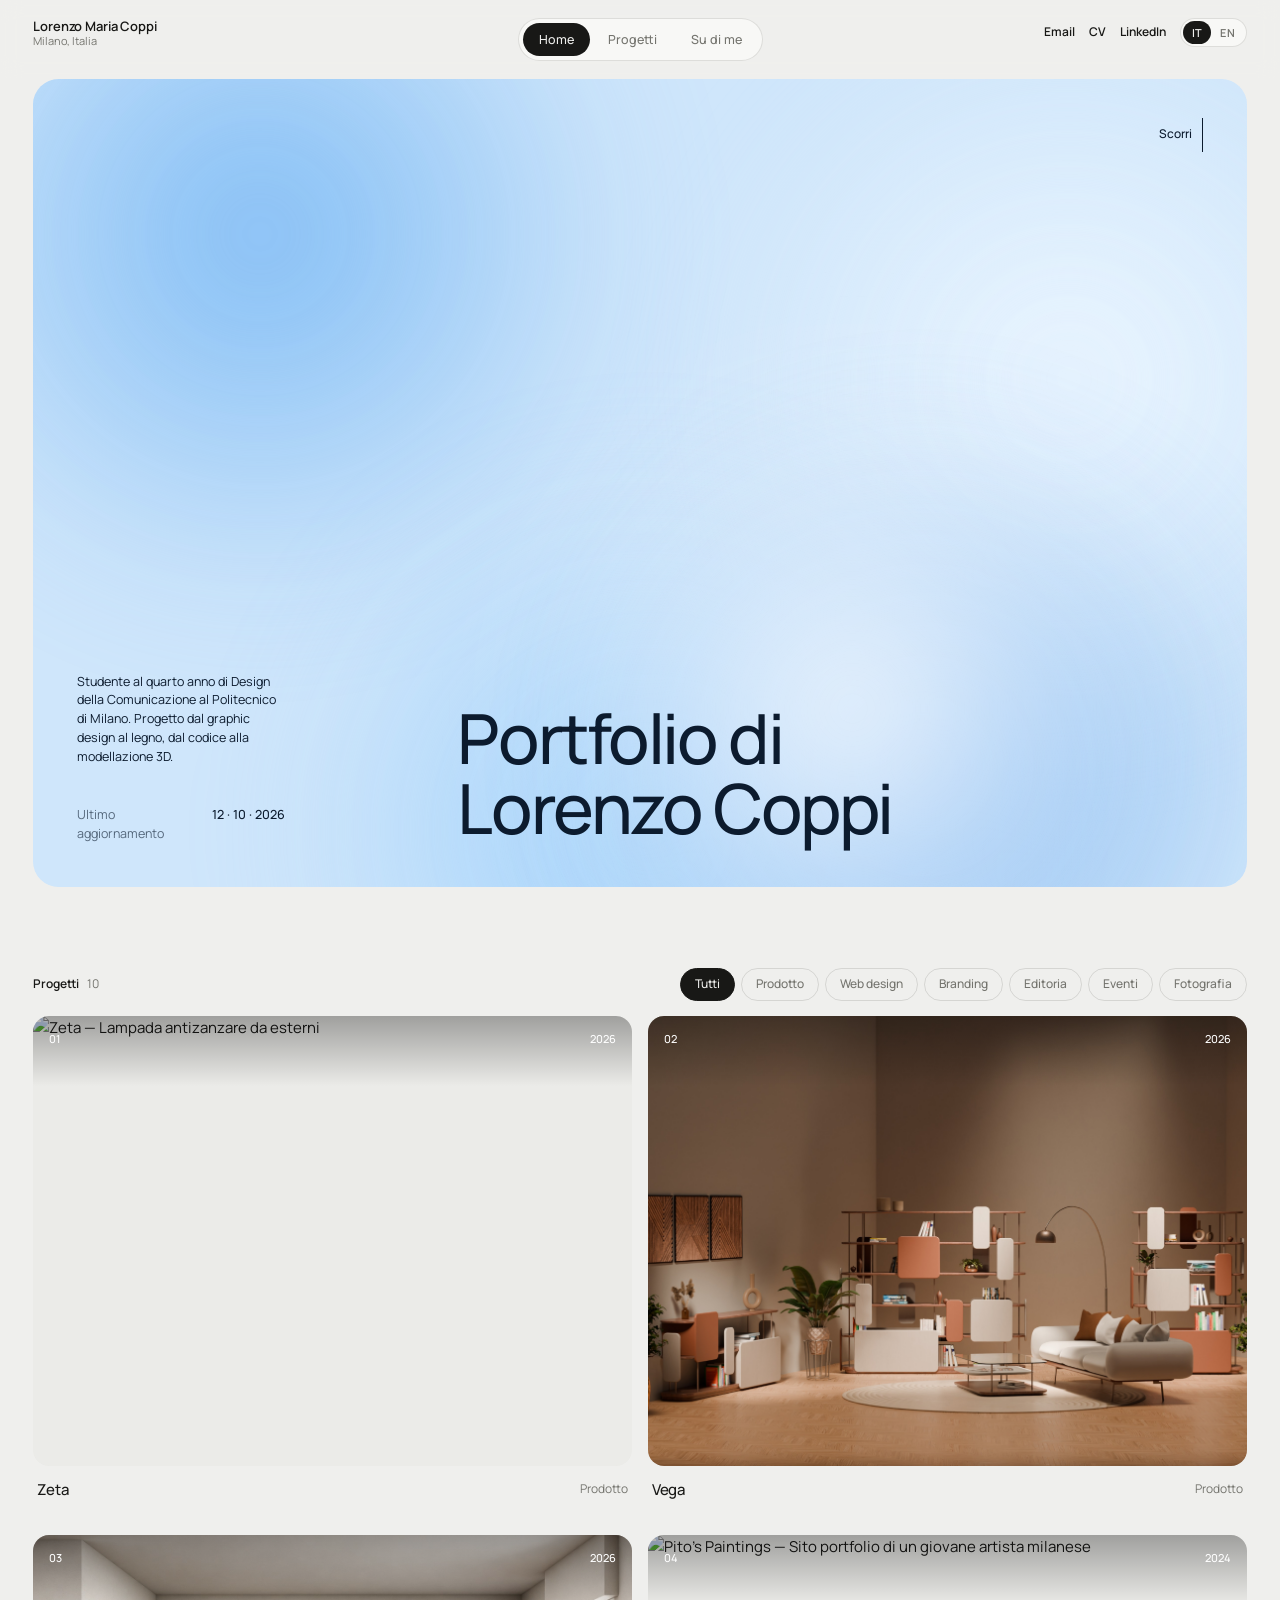
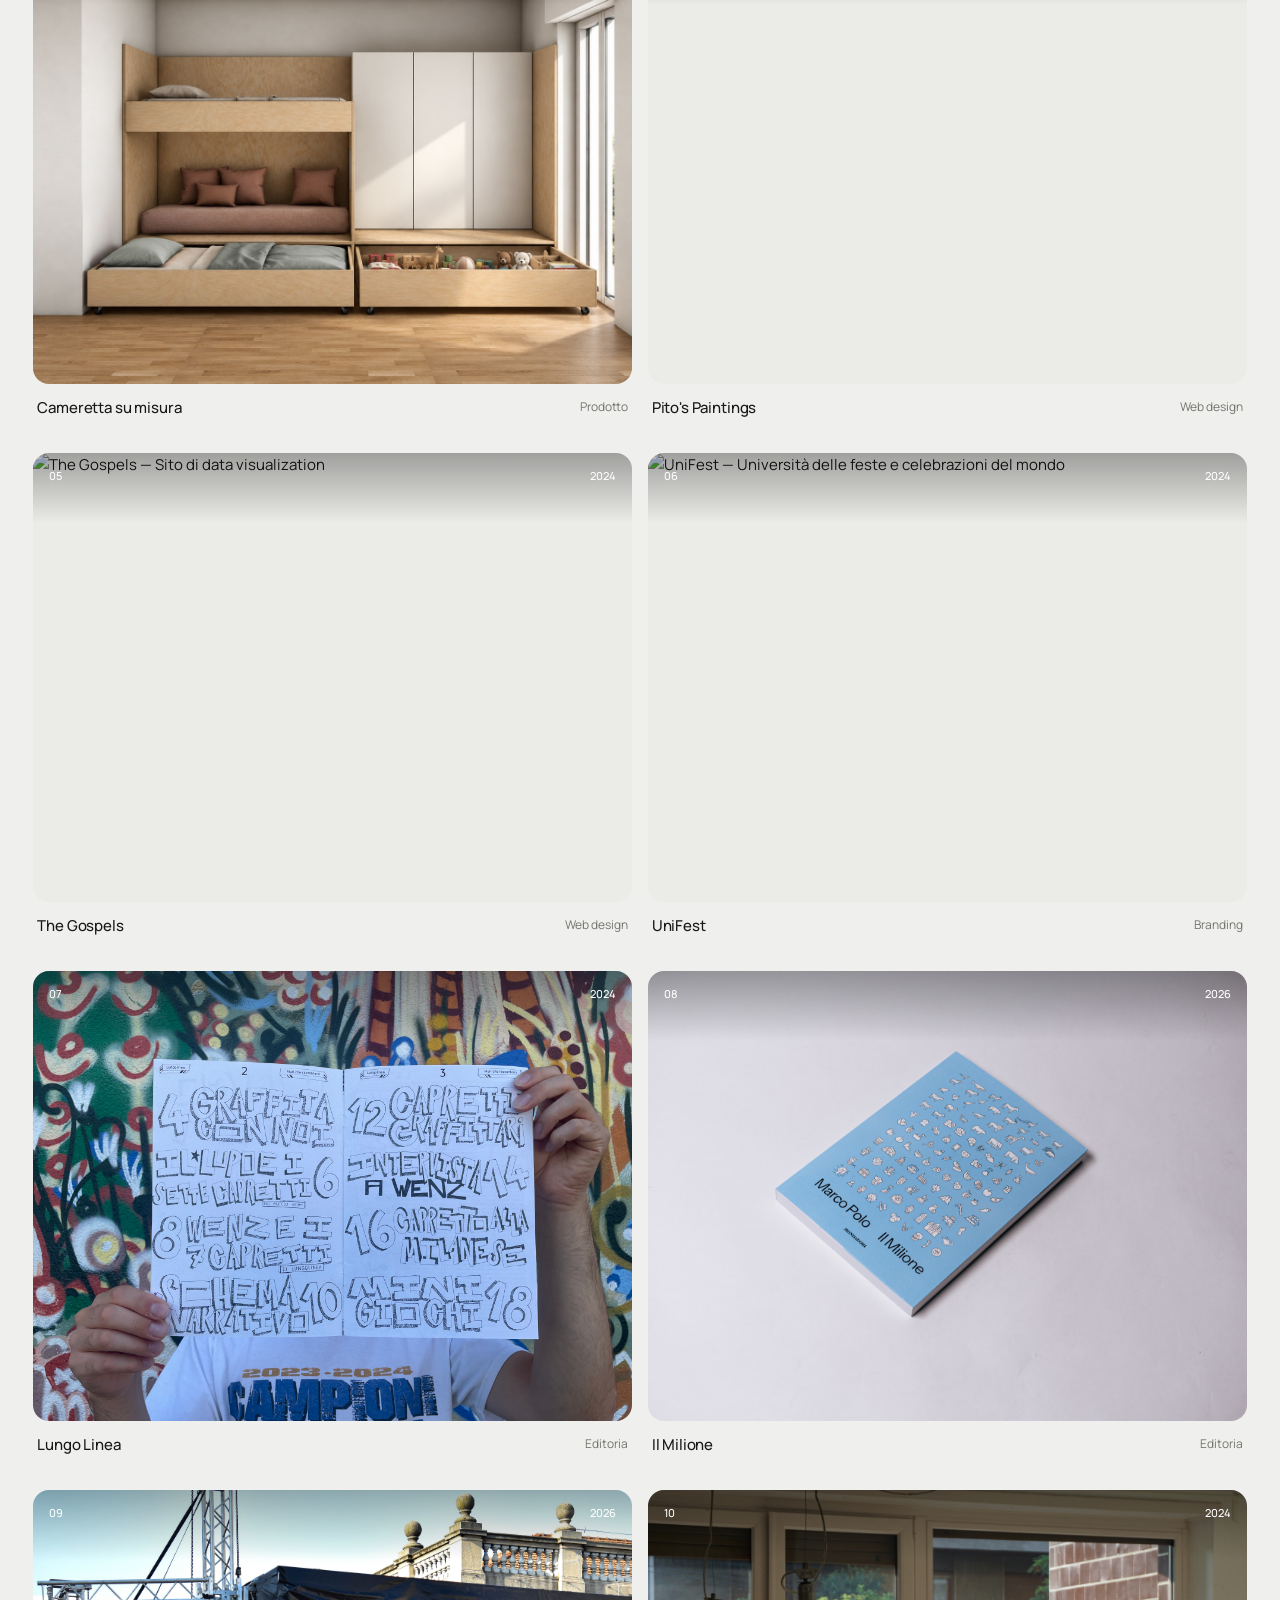
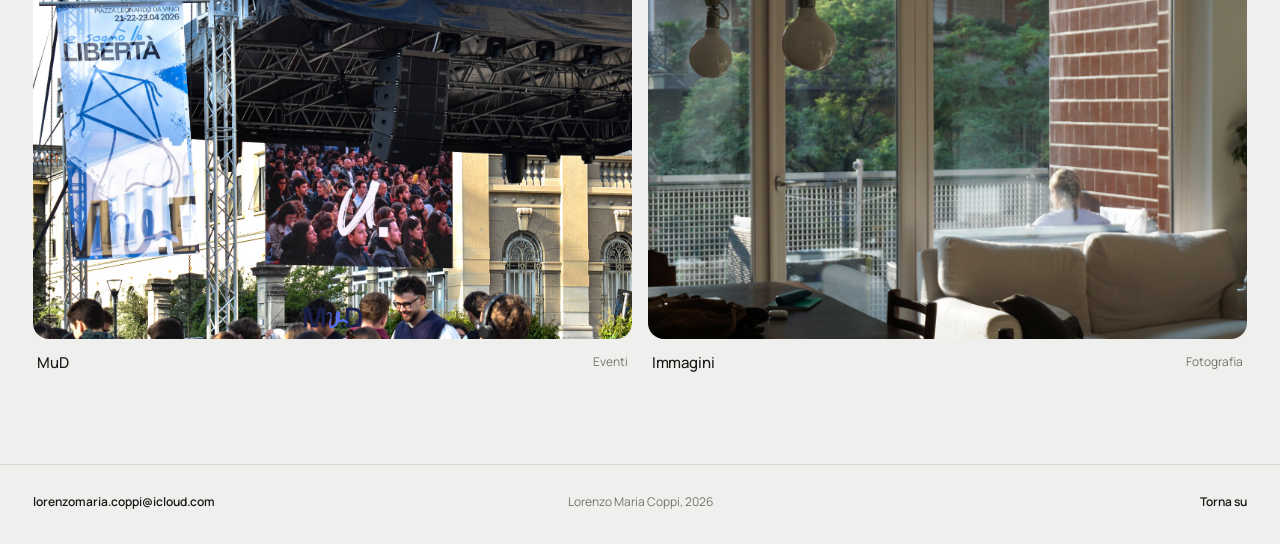
==== index.html @ 6f1d40bd "primocommit" ====
<!DOCTYPE html>
<html lang="it">
<head>
<meta charset="utf-8">
<meta name="viewport" content="width=device-width, initial-scale=1, viewport-fit=cover">
<title>Portfolio di Lorenzo Coppi</title>
<meta name="description" content="Portfolio di Lorenzo Maria Coppi, studente di Design della Comunicazione al Politecnico di Milano: prodotto, web design, branding, editoria.">
<link rel="icon" href="data:image/svg+xml,%3Csvg xmlns=%27http://www.w3.org/2000/svg%27 viewBox=%270 0 64 64%27%3E%3Crect width=%2764%27 height=%2764%27 rx=%2716%27 fill=%27%23181816%27/%3E%3Ctext x=%2732%27 y=%2742%27 font-family=%27Helvetica,Arial,sans-serif%27 font-size=%2728%27 font-weight=%27600%27 fill=%27%23efefed%27 text-anchor=%27middle%27%3ELC%3C/text%3E%3C/svg%3E">
<link rel="preconnect" href="https://fonts.googleapis.com">
<link rel="preconnect" href="https://fonts.gstatic.com" crossorigin>
<link href="https://fonts.googleapis.com/css2?family=Manrope:wght@400;500;600&display=swap" rel="stylesheet">
<link rel="stylesheet" href="css/style.css">
</head>
<body id="top" data-page="home">
<a class="skip" href="#main" data-i18n="skip">Vai al contenuto</a>
<header class="site-header">
  <a class="brand" href="index.html">Lorenzo Maria Coppi<span data-i18n="city">Milano, Italia</span></a>
  <nav class="nav" aria-label="Principale">
    <a href="index.html" aria-current="page" data-i18n="navHome">Home</a>
    <a href="index.html#progetti" data-i18n="navWorks">Progetti</a>
    <a href="about.html" data-i18n="navAbout">Su di me</a>
  </nav>
  <div class="contacts">
    <a href="mailto:lorenzomaria.coppi@icloud.com">Email</a>
    <a href="assets/about/CV_Lorenzo_Maria_Coppi.pdf" target="_blank" rel="noopener">CV</a>
    <a href="https://www.linkedin.com/in/lorenzo-coppi/" target="_blank" rel="noopener">LinkedIn</a>
    <div class="lang" role="group" aria-label="Lingua / Language">
      <button type="button" data-lang="it" aria-pressed="true">IT</button>
      <button type="button" data-lang="en" aria-pressed="false">EN</button>
    </div>
  </div>
</header>
<main id="main">
  <section class="hero" aria-label="Introduzione">
    <div class="hero-bg" aria-hidden="true"><i class="b b1"></i><i class="b b2"></i><i class="b b3"></i><i class="b b4"></i><i class="b b5"></i></div>
    <div class="hero-in">
      <div class="side">
        <p data-i18n="heroSide">Studente al quarto anno di Design della Comunicazione al Politecnico di Milano. Progetto dal graphic design al legno, dal codice alla modellazione 3D.</p>
        <p class="updated small"><span data-i18n="updated">Ultimo aggiornamento</span><b>12 · 10 · 2026</b></p>
      </div>
      <h1 data-i18n="heroTitle">Portfolio di Lorenzo Coppi</h1>
    </div>
    <a class="scroll" href="#progetti"><span data-i18n="scroll">Scorri</span><i aria-hidden="true"></i></a>
  </section>

  <section id="progetti" aria-labelledby="works-title">
    <div class="works-head">
      <h2 id="works-title"><span data-i18n="works">Progetti</span> <span id="works-count"></span></h2>
      <div class="filters" id="filters" role="group" aria-label="Filtra per categoria"></div>
    </div>
    <div class="works" id="works"></div>
  </section>
</main>
<footer class="site-footer">
  <div><a href="mailto:lorenzomaria.coppi@icloud.com">lorenzomaria.coppi@icloud.com</a></div>
  <div class="c">Lorenzo Maria Coppi, 2026</div>
  <div class="r"><a href="#top" data-i18n="top">Torna su</a></div>
</footer>
<script src="js/data.js"></script>
<script src="js/main.js"></script>
</body>
</html>
---- css/style.css ----
/* ==========================================================
   Lorenzo Maria Coppi — portfolio
   Font: Manrope (Google Fonts). Palette neutra, nessun accento.
   ========================================================== */

:root {
  --bg: #efefed;
  --surface: #f8f8f6;
  --card: #ebebe8;
  --ink: #181816;
  --muted: #74746e;
  --line: rgba(24, 24, 22, 0.12);

  --pad: clamp(16px, 2.6vw, 40px);
  --gap: clamp(10px, 1.2vw, 18px);
  --radius: 16px;
  --radius-sm: 10px;

  --font: "Manrope", "Helvetica Neue", Helvetica, Arial, sans-serif;
}

@media (prefers-color-scheme: dark) {
  :root:not([data-theme="light"]) {
    --bg: #131312;
    --surface: #1d1d1b;
    --card: #232321;
    --ink: #ecece8;
    --muted: #8d8d86;
    --line: rgba(236, 236, 232, 0.14);
  }
}

*,
*::before,
*::after { box-sizing: border-box; }

html { scroll-behavior: smooth; -webkit-text-size-adjust: 100%; }

body {
  margin: 0;
  background: var(--bg);
  color: var(--ink);
  font-family: var(--font);
  font-size: 15px;
  line-height: 1.55;
  font-weight: 400;
  -webkit-font-smoothing: antialiased;
  text-rendering: optimizeLegibility;
}

img { display: block; max-width: 100%; height: auto; }
a { color: inherit; text-decoration: none; }
p { margin: 0; }
h1, h2, h3 { margin: 0; font-weight: 500; }
ul, dl, dd { margin: 0; padding: 0; list-style: none; }

:focus-visible {
  outline: 2px solid var(--ink);
  outline-offset: 3px;
  border-radius: 6px;
}

.small { font-size: 12px; line-height: 1.45; }
.muted { color: var(--muted); }

.skip {
  position: absolute; left: -999px; top: 8px;
  background: var(--ink); color: var(--bg);
  padding: 8px 14px; border-radius: 999px; z-index: 100;
}
.skip:focus { left: 8px; }

/* ---------- Header ---------- */
.site-header {
  position: sticky; top: 0; z-index: 50;
  display: grid;
  grid-template-columns: 1fr auto 1fr;
  align-items: start;
  gap: 16px;
  padding: 18px var(--pad);
  background: color-mix(in srgb, var(--bg) 88%, transparent);
  -webkit-backdrop-filter: blur(10px);
  backdrop-filter: blur(10px);
}

.brand { display: block; font-size: 13px; font-weight: 600; line-height: 1.25; letter-spacing: -0.01em; }
.brand span { display: block; font-weight: 400; color: var(--muted); font-size: 11px; }

.nav {
  display: flex; gap: 2px; padding: 4px;
  background: var(--surface);
  border-radius: 999px;
  border: 1px solid var(--line);
}
.nav a {
  padding: 7px 16px; border-radius: 999px;
  font-size: 12.5px; font-weight: 500; color: var(--muted);
  transition: color 0.2s, background 0.2s;
}
.nav a:hover { color: var(--ink); }
.nav a[aria-current="page"] { background: var(--ink); color: var(--bg); }

.contacts { justify-self: end; display: flex; align-items: center; gap: 14px; font-size: 12px; }
.contacts > a { font-weight: 600; font-size: 12px; }
.contacts > a:hover { text-decoration: underline; text-underline-offset: 3px; }
.lang { display: inline-flex; padding: 2px; border-radius: 999px; border: 1px solid var(--line); background: var(--surface); }
.lang button {
  font: inherit; font-size: 11px; font-weight: 600; letter-spacing: 0.02em;
  padding: 3px 9px; border: 0; border-radius: 999px; cursor: pointer;
  background: transparent; color: var(--muted);
}
.lang button:hover { color: var(--ink); }
.lang button[aria-pressed="true"] { background: var(--ink); color: var(--bg); }

/* ---------- Layout comune ---------- */
main { padding: 0 var(--pad); }
.grid { display: grid; grid-template-columns: repeat(12, 1fr); column-gap: var(--gap); }

/* ---------- Home: hero (blu chiaro, gradiente dinamico) ---------- */
.hero {
  --mx: 0.5; --my: 0.5;
  position: relative; overflow: hidden; isolation: isolate;
  margin: 0 0 clamp(56px, 9vh, 96px);
  height: calc(100vh - 92px); height: calc(100svh - 92px); min-height: 520px; max-height: 980px;
  border-radius: calc(var(--radius) * 1.6);
  background: #cfe6fb; color: #0c1b2e;
  display: flex; flex-direction: column; justify-content: flex-end;
  padding: clamp(24px, 3.4vw, 56px);
}
.hero-bg { position: absolute; inset: 0; z-index: -1; overflow: hidden; }
.hero-bg .b {
  position: absolute; border-radius: 50%; filter: blur(70px); will-change: transform;
  width: 62vmax; height: 62vmax; opacity: 0.95;
}
.b1 { background: radial-gradient(circle at 50% 50%, #7ab9f4 0%, rgba(122,185,244,0) 68%); left: -14%; top: -30%; animation: drift1 19s ease-in-out infinite alternate; }
.b2 { background: radial-gradient(circle at 50% 50%, #eef7ff 0%, rgba(238,247,255,0) 66%); right: -18%; top: -12%; animation: drift2 23s ease-in-out infinite alternate; }
.b3 { background: radial-gradient(circle at 50% 50%, #9dd0fb 0%, rgba(157,208,251,0) 66%); left: 18%; bottom: -42%; animation: drift3 27s ease-in-out infinite alternate; }
.b4 { background: radial-gradient(circle at 50% 50%, #5fa3ec 0%, rgba(95,163,236,0) 62%); right: -6%; bottom: -34%; width: 48vmax; height: 48vmax; animation: drift4 21s ease-in-out infinite alternate; }
.b5 { /* segue il puntatore */
  background: radial-gradient(circle at 50% 50%, #ffffff 0%, rgba(255,255,255,0) 62%);
  width: 34vmax; height: 34vmax; opacity: 0.75; left: 0; top: 0;
  transform: translate(calc(var(--mx) * 100vw - 17vmax), calc(var(--my) * 100vh - 17vmax));
}
@keyframes drift1 { to { transform: translate(18vw, 14vh) scale(1.15); } }
@keyframes drift2 { to { transform: translate(-16vw, 20vh) scale(0.9); } }
@keyframes drift3 { to { transform: translate(14vw, -16vh) scale(1.2); } }
@keyframes drift4 { to { transform: translate(-20vw, -10vh) scale(1.1); } }

.hero-in { display: grid; grid-template-columns: repeat(12, 1fr); column-gap: var(--gap); align-items: end; }
.hero .side { grid-column: 1 / span 3; display: flex; flex-direction: column; gap: 40px; }
.hero .side p { max-width: 26ch; font-size: 12.5px; line-height: 1.5; }
.hero .side .updated { display: flex; gap: 18px; color: rgba(12, 27, 46, 0.62); }
.hero .side .updated b { color: #0c1b2e; font-weight: 500; white-space: nowrap; }
.hero h1 {
  grid-column: 5 / span 8;
  font-size: clamp(2.3rem, 5.4vw, 5.4rem);
  line-height: 1.02; letter-spacing: -0.035em; font-weight: 500; text-wrap: balance;
}
.hero .scroll {
  position: absolute; top: clamp(20px, 3vw, 40px); right: clamp(20px, 3.4vw, 56px);
  display: flex; align-items: center; gap: 10px; font-size: 12px; font-weight: 500;
}
.hero .scroll i { width: 1px; height: 34px; background: currentColor; transform-origin: top; animation: cue 2.2s ease-in-out infinite; }
@keyframes cue { 0% { transform: scaleY(0); } 50% { transform: scaleY(1); } 100% { transform: scaleY(1); opacity: 0; } }

/* ---------- Home: progetti ---------- */
.works-head {
  display: flex; justify-content: space-between; align-items: center;
  gap: 16px; flex-wrap: wrap; margin-bottom: var(--gap);
}
.works-head h2 { font-size: 12px; font-weight: 600; }
.works-head h2 #works-count { color: var(--muted); font-weight: 400; margin-left: 6px; }

.filters { display: flex; flex-wrap: wrap; gap: 6px; }
.filters button {
  font: inherit; font-size: 12px; font-weight: 500;
  padding: 6px 14px; border-radius: 999px; cursor: pointer;
  border: 1px solid var(--line); background: transparent; color: var(--muted);
  transition: color 0.2s, background 0.2s, border-color 0.2s;
}
.filters button:hover { color: var(--ink); border-color: var(--ink); }
.filters button[aria-pressed="true"] { background: var(--ink); color: var(--bg); border-color: var(--ink); }

.works { display: grid; grid-template-columns: repeat(2, 1fr); gap: calc(var(--gap) * 2.2) var(--gap); padding-bottom: clamp(60px, 10vh, 120px); }

.card { display: block; }
.card[hidden] { display: none; }
.card .thumb {
  position: relative; overflow: hidden; border-radius: var(--radius);
  background: var(--card); aspect-ratio: 4 / 3;
}
.card .thumb img {
  width: 100%; height: 100%; object-fit: cover;
  transition: transform 0.9s cubic-bezier(0.2, 0.7, 0.2, 1);
}
.card:hover .thumb img { transform: scale(1.035); }
.card .thumb::after {
  content: ""; position: absolute; inset: 0 0 auto 0; height: 70px;
  background: linear-gradient(rgba(0, 0, 0, 0.32), transparent);
  pointer-events: none;
}
.card .tags {
  position: absolute; inset: 14px 16px auto 16px; z-index: 1;
  display: flex; justify-content: space-between;
  color: #fff; font-size: 11px; font-weight: 500;
}
.card .info { display: flex; justify-content: space-between; gap: 12px; padding: 12px 4px 0; }
.card .info h3 { font-size: 15px; letter-spacing: -0.01em; }
.card .info span { color: var(--muted); font-size: 12px; padding-top: 2px; text-align: right; }

/* ---------- Pagina progetto ---------- */
.p-nav { display: flex; justify-content: space-between; gap: 16px; padding: 10px 0 22px; font-size: 12px; color: var(--muted); }
.p-nav a { display: inline-flex; align-items: center; gap: 8px; transition: color 0.2s; }
.p-nav a:hover { color: var(--ink); }
.p-nav .arr { font-size: 14px; line-height: 1; }

.p-open { display: grid; grid-template-columns: repeat(12, 1fr); column-gap: var(--gap); margin-bottom: clamp(28px, 4vw, 56px); }
.p-open-l { grid-column: 1 / span 5; display: flex; flex-direction: column; justify-content: space-between; gap: 40px; padding-right: clamp(0px, 2vw, 32px); min-height: min(78vh, 760px); }
.p-open-r { grid-column: 6 / span 7; }
.p-open-r button { display: block; width: 100%; padding: 0; border: 0; background: var(--card); border-radius: var(--radius); overflow: hidden; }
.p-open-r img { width: 100%; height: min(78vh, 760px); object-fit: cover; }
.kicker { display: flex; flex-direction: column; font-size: 12px; line-height: 1.5; }
.titles h1 { font-size: clamp(2.3rem, 4.6vw, 4.6rem); line-height: 1.02; letter-spacing: -0.035em; text-wrap: balance; }
.titles .sub { margin-top: 16px; font-size: clamp(1rem, 1.5vw, 1.3rem); color: var(--muted); letter-spacing: -0.01em; }
.meta { display: grid; gap: 8px; font-size: 12.5px; line-height: 1.4; }
.meta > div { display: grid; grid-template-columns: 92px 1fr; gap: 12px; }
.meta dt { color: var(--muted); }
.meta dd { font-weight: 500; }

.p-video { margin-bottom: clamp(36px, 6vw, 88px); border-radius: var(--radius); overflow: hidden; background: #000; }
.p-video video { display: block; width: 100%; height: auto; aspect-ratio: 16 / 9; }

/* sezioni: testo e immagini affiancati, alternati (come gli spread del PDF) */
.sec { display: grid; grid-template-columns: repeat(12, 1fr); column-gap: var(--gap); align-items: start; padding: clamp(28px, 5vw, 72px) 0; }
.sec-text { grid-row: 1; }
.sec-l .sec-text { grid-column: 1 / span 4; }
.sec-l .sec-imgs { grid-column: 6 / span 7; grid-row: 1; }
.sec-r .sec-imgs { grid-column: 1 / span 7; grid-row: 1; }
.sec-r .sec-text { grid-column: 9 / span 4; }
.sec-full .sec-imgs { grid-column: 1 / -1; }
.sec-text { position: sticky; top: 96px; }
.sec-text p { font-size: 13.5px; line-height: 1.6; max-width: 52ch; letter-spacing: -0.003em; }
.sec-text p + p { margin-top: 1em; }
.sec-text p.lead { font-size: clamp(1.1rem, 1.55vw, 1.45rem); line-height: 1.4; letter-spacing: -0.015em; font-weight: 500; }
.sec-text p.lead + p { margin-top: 1.4em; }

.sec-imgs { display: grid; grid-template-columns: repeat(2, 1fr); grid-auto-flow: dense; gap: calc(var(--gap) * 1.2) var(--gap); }
.sec-imgs figure { margin: 0; min-width: 0; }
.sec-imgs figure.big, .sec-imgs figure.wide { grid-column: 1 / -1; }
.sec-imgs figure button { display: block; width: 100%; padding: 0; border: 0; background: var(--card); border-radius: var(--radius-sm); overflow: hidden; aspect-ratio: 1 / 1; }
.sec-imgs figure.big button, .sec-imgs figure.wide button { aspect-ratio: 16 / 9; }
.sec-imgs figure img { width: 100%; height: 100%; object-fit: cover; transition: transform 0.7s cubic-bezier(0.2, 0.7, 0.2, 1); }
.sec-imgs figure button.fit-contain img { object-fit: contain; }
.sec-imgs figure button:hover img { transform: scale(1.03); }
.sec-imgs figure button.fit-contain:hover img { transform: none; opacity: 0.92; }
.sec-imgs figcaption { font-size: 11.5px; color: var(--muted); padding: 8px 2px 0; line-height: 1.4; }
.sec-full .sec-imgs { grid-template-columns: repeat(2, 1fr); }

.next {
  display: block; padding: clamp(40px, 8vh, 90px) 0 clamp(60px, 10vh, 110px);
  border-top: 1px solid var(--line);
}
.next .label { font-size: 12px; color: var(--muted); display: block; margin-bottom: 10px; }
.next .t {
  display: block;
  font-size: clamp(2rem, 5vw, 4.6rem); line-height: 1.04;
  letter-spacing: -0.035em; font-weight: 500;
  transition: opacity 0.25s;
}
.next:hover .t { opacity: 0.55; }

/* ---------- Lightbox (con frecce) ---------- */
.lightbox {
  position: fixed; inset: 0; z-index: 100;
  display: none; grid-template-columns: auto minmax(0, 1fr) auto; grid-template-rows: minmax(0, 1fr) auto; gap: 12px;
  height: 100vh; height: 100dvh;
  padding: clamp(16px, 3vw, 36px);
  padding-bottom: max(clamp(16px, 3vw, 36px), env(safe-area-inset-bottom));
  background: var(--bg);
}
.lightbox.open { display: grid; }
.lightbox .stage { grid-column: 2; grid-row: 1; min-height: 0; min-width: 0; }
.lightbox img { width: 100%; height: 100%; object-fit: contain; border-radius: var(--radius-sm); }
.lightbox .bar { grid-column: 2; grid-row: 2; text-align: center; font-size: 12px; color: var(--muted); }
.lb-arrow, .lb-close {
  display: grid; place-items: center; width: 46px; height: 46px; padding: 0;
  border: 1px solid var(--line); border-radius: 50%; background: var(--surface); color: var(--ink);
  transition: background 0.2s, color 0.2s, border-color 0.2s;
}
.lb-arrow:hover, .lb-close:hover { background: var(--ink); color: var(--bg); border-color: var(--ink); }
.lb-arrow.prev { grid-column: 1; grid-row: 1; align-self: center; }
.lb-arrow.next { grid-column: 3; grid-row: 1; align-self: center; }
.lb-close { position: absolute; top: clamp(12px, 2vw, 24px); right: clamp(12px, 2vw, 24px); z-index: 2; width: 40px; height: 40px; }

/* ---------- Su di me ---------- */
.about { padding: clamp(40px, 9vh, 100px) 0 clamp(60px, 10vh, 120px); row-gap: 48px; }
.about .left { grid-column: 1 / span 4; }
.about .right { grid-column: 6 / span 7; }
.about .portrait {
  border-radius: var(--radius); overflow: hidden; background: #fff;
  position: sticky; top: 90px;
}
.about .portrait img { width: 100%; mix-blend-mode: multiply; }
.about .intro {
  font-size: clamp(1.4rem, 2.4vw, 2.2rem); line-height: 1.22;
  letter-spacing: -0.025em; font-weight: 500; text-wrap: pretty;
}
.about .name { font-size: 12px; font-weight: 600; margin-bottom: 18px; display: block; }

.cv-actions { display: flex; flex-wrap: wrap; gap: 8px; margin-top: 28px; }
.btn {
  display: inline-block; font-size: 12.5px; font-weight: 500;
  padding: 10px 20px; border-radius: 999px;
  border: 1px solid var(--ink); background: var(--ink); color: var(--bg);
  transition: background 0.2s, color 0.2s;
}
.btn:hover { background: transparent; color: var(--ink); }
.btn.ghost { background: transparent; color: var(--ink); border-color: var(--line); }
.btn.ghost:hover { border-color: var(--ink); }

.block { margin-top: clamp(44px, 8vh, 84px); }
.block > h2 { font-size: 12px; font-weight: 600; padding-bottom: 12px; border-bottom: 1px solid var(--line); }
.timeline li {
  display: grid; grid-template-columns: 88px 1fr; gap: 16px;
  padding: 18px 0; border-bottom: 1px solid var(--line);
}
.timeline .when { font-size: 12px; color: var(--muted); padding-top: 2px; }
.timeline h3 { font-size: 15px; letter-spacing: -0.01em; }
.timeline p { color: var(--muted); font-size: 13.5px; margin-top: 4px; max-width: 58ch; }
.timeline em { font-style: normal; color: var(--ink); }

.plain li { padding: 12px 0; border-bottom: 1px solid var(--line); font-size: 14px; display: flex; justify-content: space-between; gap: 16px; }
.plain li em { font-style: normal; }
.plain li span { color: var(--muted); font-size: 13px; text-align: right; }
.chips { display: flex; flex-wrap: wrap; gap: 6px; padding-top: 16px; }
.chips li { padding: 6px 14px; border-radius: 999px; border: 1px solid var(--line); font-size: 12.5px; }

/* ---------- Footer ---------- */
.site-footer {
  display: grid; grid-template-columns: 1fr auto 1fr; gap: 16px;
  padding: 28px var(--pad) 32px; border-top: 1px solid var(--line);
  font-size: 12px; margin-top: 0;
}
.site-footer .c { text-align: center; color: var(--muted); }
.site-footer .r { text-align: right; }
.site-footer a { font-weight: 600; }
.site-footer a:hover { text-decoration: underline; text-underline-offset: 3px; }

/* ---------- Responsive ---------- */
@media (max-width: 1000px) {
  .p-open-l { grid-column: 1 / -1; min-height: 0; padding: 0 0 28px; gap: 28px; }
  .p-open-r { grid-column: 1 / -1; }
  .p-open-r img { height: auto; max-height: 72vh; aspect-ratio: 4 / 5; }
  .sec-l .sec-text, .sec-r .sec-text { grid-column: 1 / -1; grid-row: 1; position: static; margin-bottom: 24px; }
  .sec-l .sec-imgs, .sec-r .sec-imgs { grid-column: 1 / -1; grid-row: 2; }
  .sec-text p { max-width: 62ch; }
}

@media (max-width: 900px) {
  .site-header { grid-template-columns: 1fr auto; row-gap: 10px; padding: 12px var(--pad); }
  .nav { grid-column: 1 / -1; grid-row: 2; justify-self: stretch; justify-content: space-between; }
  .nav a { flex: 1; text-align: center; padding: 10px 8px; }
  .contacts > a { padding: 6px 0; }
  .lang button { padding: 5px 11px; }
  .hero { height: calc(100svh - 128px); min-height: 460px; }
  .hero .side { grid-column: 1 / -1; order: 2; margin-top: 22px; gap: 18px; }
  .hero h1 { grid-column: 1 / -1; }
  .hero-in { align-items: start; }
  .about .left, .about .right { grid-column: 1 / -1; }
  .about .portrait { position: static; max-width: 440px; }
}

@media (max-width: 700px) {
  :root { --radius: 12px; }
  body { font-size: 16px; }
  .small, .hero .side p { font-size: 13px; }
  .works { grid-template-columns: 1fr; row-gap: 28px; }
  .works-head { align-items: flex-start; flex-direction: column; gap: 12px; }
  .filters { flex-wrap: nowrap; overflow-x: auto; margin: 0 calc(var(--pad) * -1); padding: 0 var(--pad) 4px; width: calc(100% + var(--pad) * 2); scrollbar-width: none; }
  .filters::-webkit-scrollbar { display: none; }
  .filters button { flex-shrink: 0; padding: 9px 16px; }
  .p-nav { flex-direction: column; gap: 6px; }
  .p-nav a:last-child { justify-content: flex-start; }
  .p-nav a:last-child .arr { order: -1; }
  .sec-imgs { gap: 18px 10px; }
  .sec-imgs figcaption, .sec-text p { font-size: 13px; }
  .sec-text p.lead { font-size: 1.15rem; }
  .meta > div { grid-template-columns: 84px 1fr; }
  .timeline li { grid-template-columns: 1fr; gap: 4px; }
  .plain li { flex-direction: column; gap: 2px; }
  .plain li span { text-align: left; }
  .site-footer { grid-template-columns: 1fr; gap: 8px; }
  .site-footer .c, .site-footer .r { text-align: left; }
  .lightbox { grid-template-columns: 1fr; grid-template-rows: minmax(0, 1fr) auto auto; }
  .lightbox .stage { grid-column: 1; grid-row: 1; }
  .lightbox .bar { grid-column: 1; grid-row: 3; }
  .lb-arrow { grid-row: 2 !important; width: 44px; height: 44px; justify-self: start; }
  .lb-arrow.next { grid-column: 1; justify-self: end; }
  .lb-arrow.prev { grid-column: 1; }
}

@media (hover: none) {
  .card:hover .thumb img { transform: none; }
}

/* ---------- Cursore personalizzato ---------- */
.cursor {
  --size: 18px;        /* dimensione del cerchio */
  --dot: 5px;          /* cerchietto centrale quando è su un elemento cliccabile */
  position: fixed; left: 0; top: 0; z-index: 9999; pointer-events: none;
  width: var(--size); height: var(--size); margin: calc(var(--size) / -2) 0 0 calc(var(--size) / -2);
  border-radius: 50%; background: #000; border: 1.5px solid #000;
  box-shadow: 0 0 0 1px rgba(255, 255, 255, 0.55); /* sottile alone chiaro: resta visibile anche sulle foto scure */
  opacity: 0; transition: opacity 0.2s, background 0.2s;
}
.cursor.on { opacity: 1; }
.cursor i { position: absolute; inset: 0; margin: auto; width: var(--dot); height: var(--dot); border-radius: 50%; background: #000; box-shadow: 0 0 0 1px rgba(255, 255, 255, 0.55); opacity: 0; transition: opacity 0.2s; }
.cursor.link { background: transparent; box-shadow: 0 0 0 1px rgba(255, 255, 255, 0.55), inset 0 0 0 1px rgba(255, 255, 255, 0.55); }
.cursor.link i { opacity: 1; }
.cursor.down { opacity: 0.7; }
.cursor.native { opacity: 0 !important; }
html.has-cursor, html.has-cursor * { cursor: none !important; }
html.has-cursor video { cursor: auto !important; }

@media (prefers-reduced-motion: reduce) {
  html { scroll-behavior: auto; }
  *, *::before, *::after { transition: none !important; animation: none !important; }
}
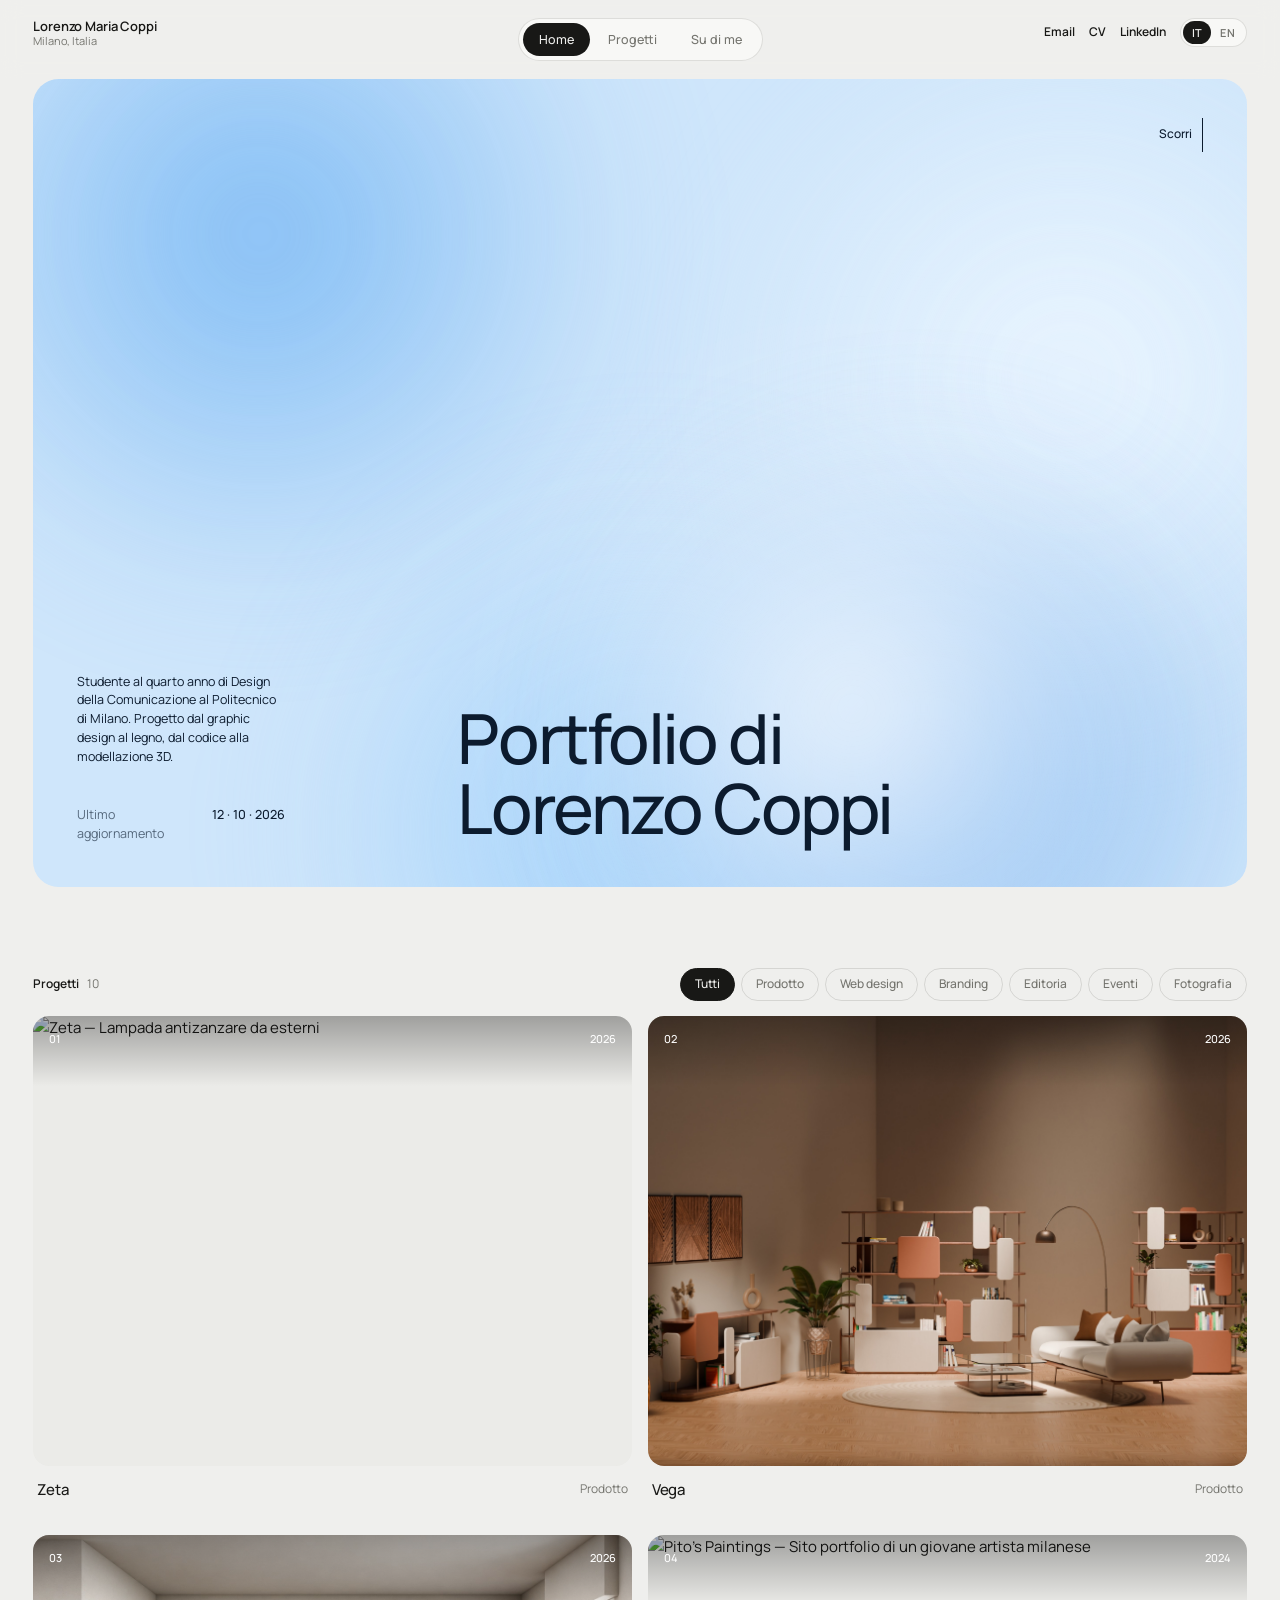
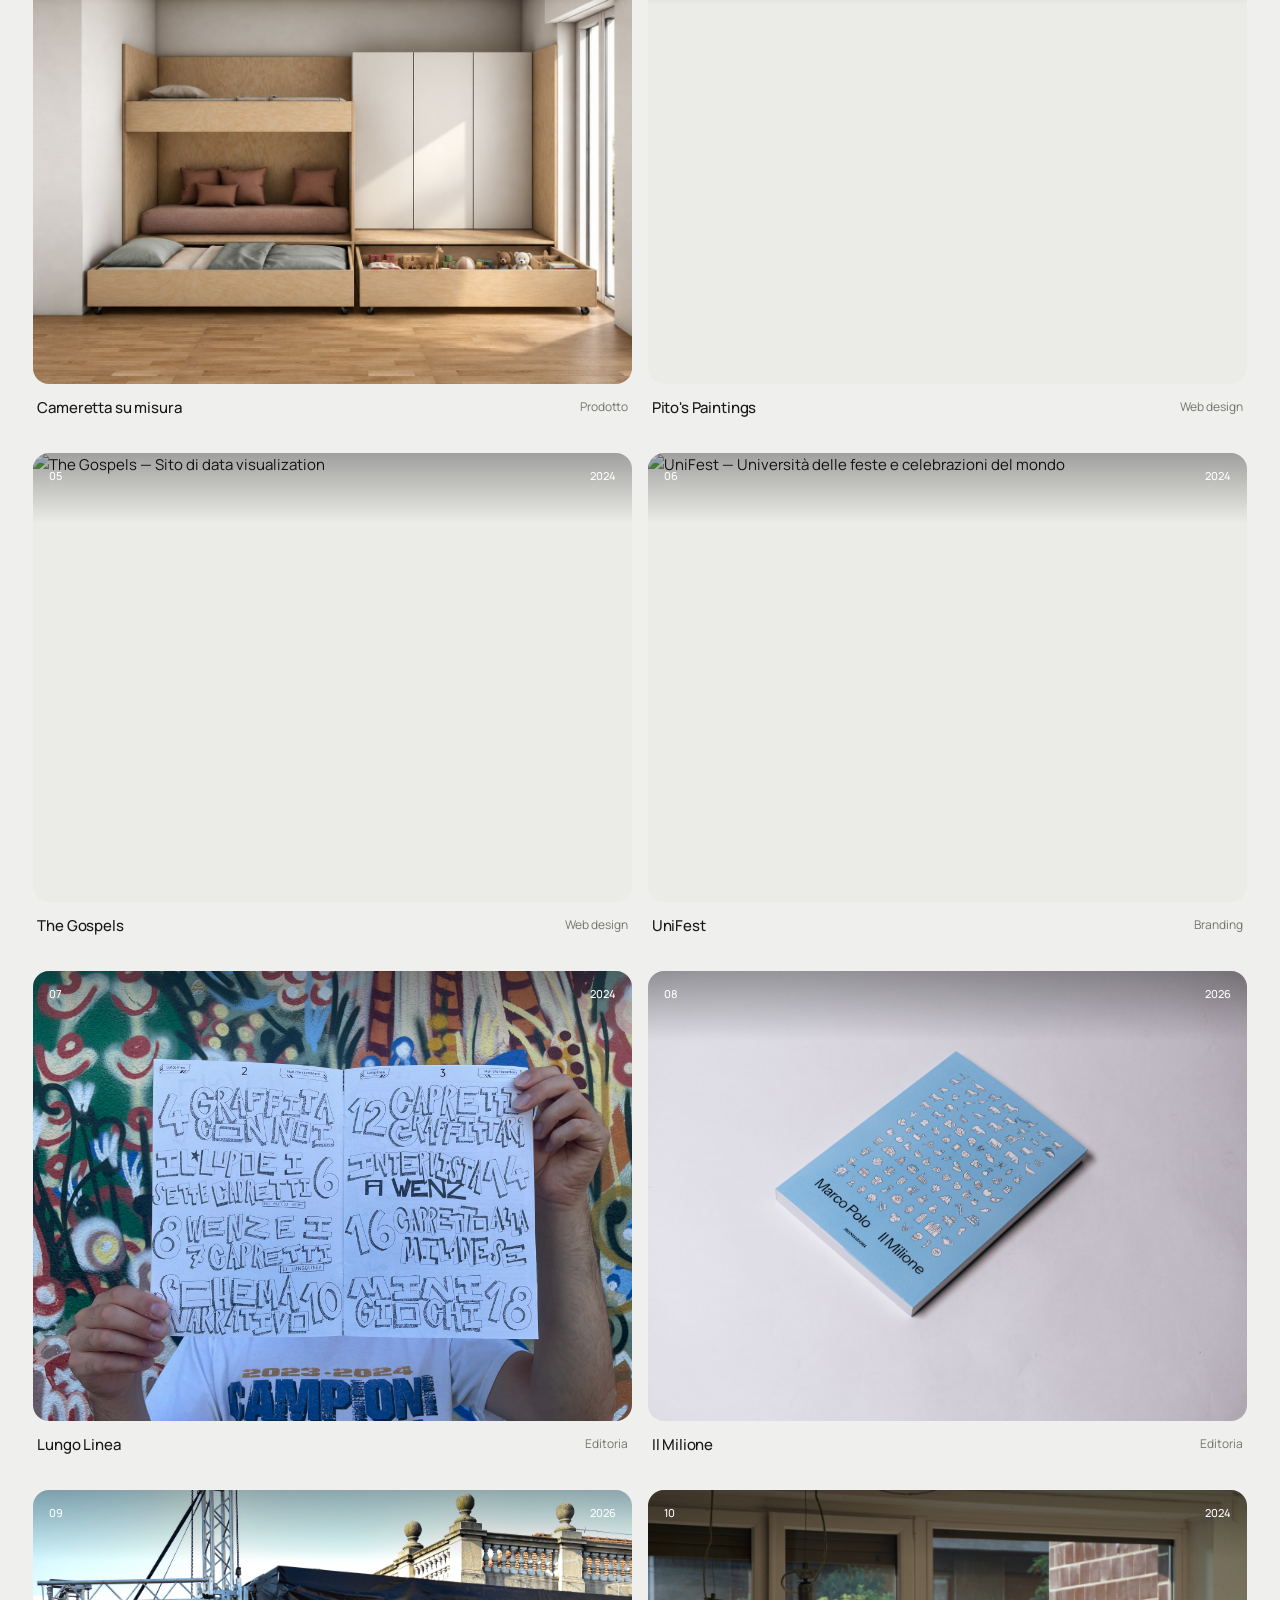
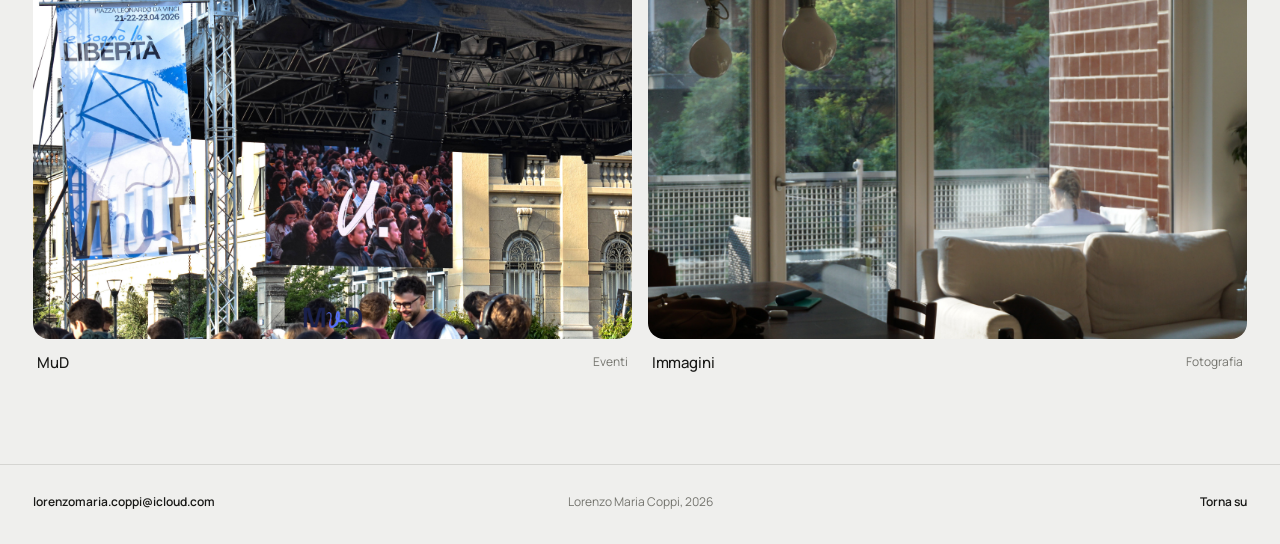
==== commit 33e0add7: "Update index.html" ====
--- a/index.html
+++ b/index.html
@@ -4,7 +4,7 @@
 <meta charset="utf-8">
 <meta name="viewport" content="width=device-width, initial-scale=1, viewport-fit=cover">
 <title>Portfolio di Lorenzo Coppi</title>
-<meta name="description" content="Portfolio di Lorenzo Maria Coppi, studente di Design della Comunicazione al Politecnico di Milano: prodotto, web design, branding, editoria.">
+<meta name="description" content="Lorenzo Maria Coppi Portfolio, studente di Design della Comunicazione al Politecnico di Milano: prodotto, web design, branding, editoria.">
 <link rel="icon" href="data:image/svg+xml,%3Csvg xmlns=%27http://www.w3.org/2000/svg%27 viewBox=%270 0 64 64%27%3E%3Crect width=%2764%27 height=%2764%27 rx=%2716%27 fill=%27%23181816%27/%3E%3Ctext x=%2732%27 y=%2742%27 font-family=%27Helvetica,Arial,sans-serif%27 font-size=%2728%27 font-weight=%27600%27 fill=%27%23efefed%27 text-anchor=%27middle%27%3ELC%3C/text%3E%3C/svg%3E">
 <link rel="preconnect" href="https://fonts.googleapis.com">
 <link rel="preconnect" href="https://fonts.gstatic.com" crossorigin>
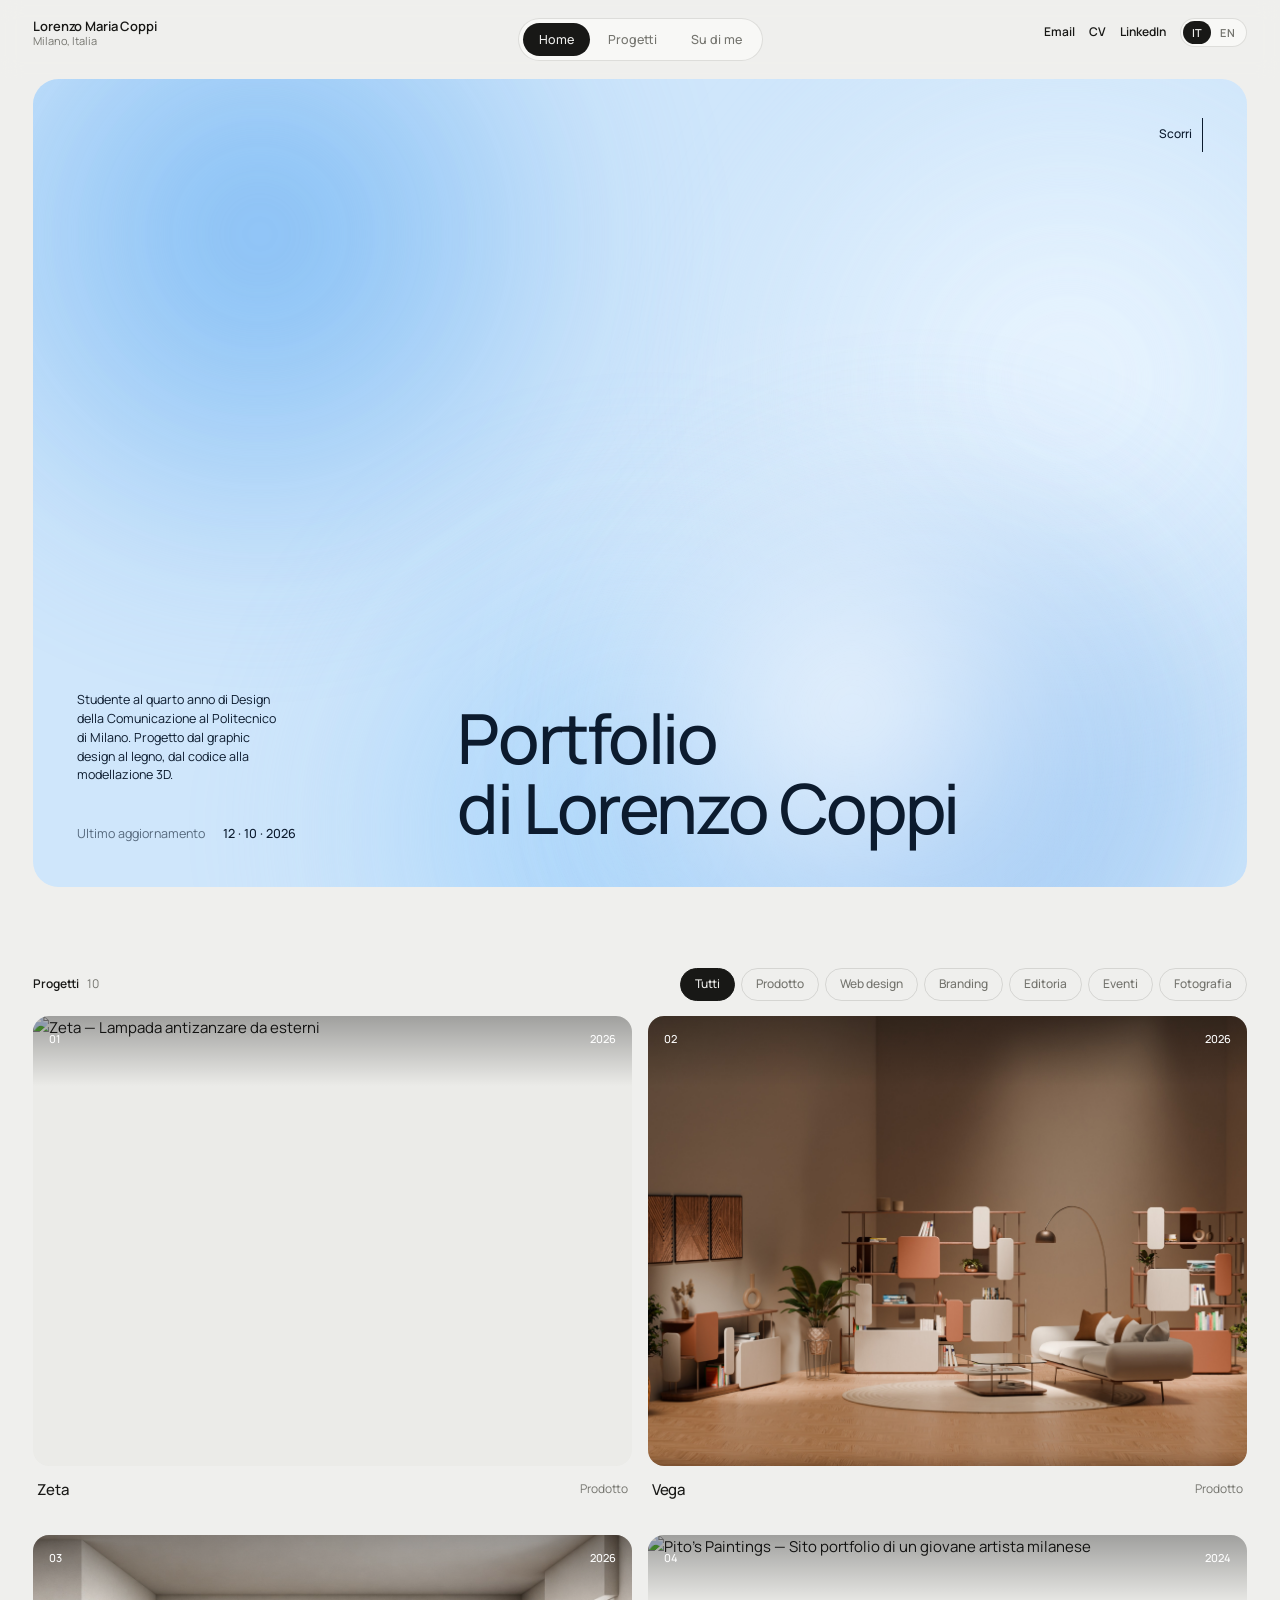
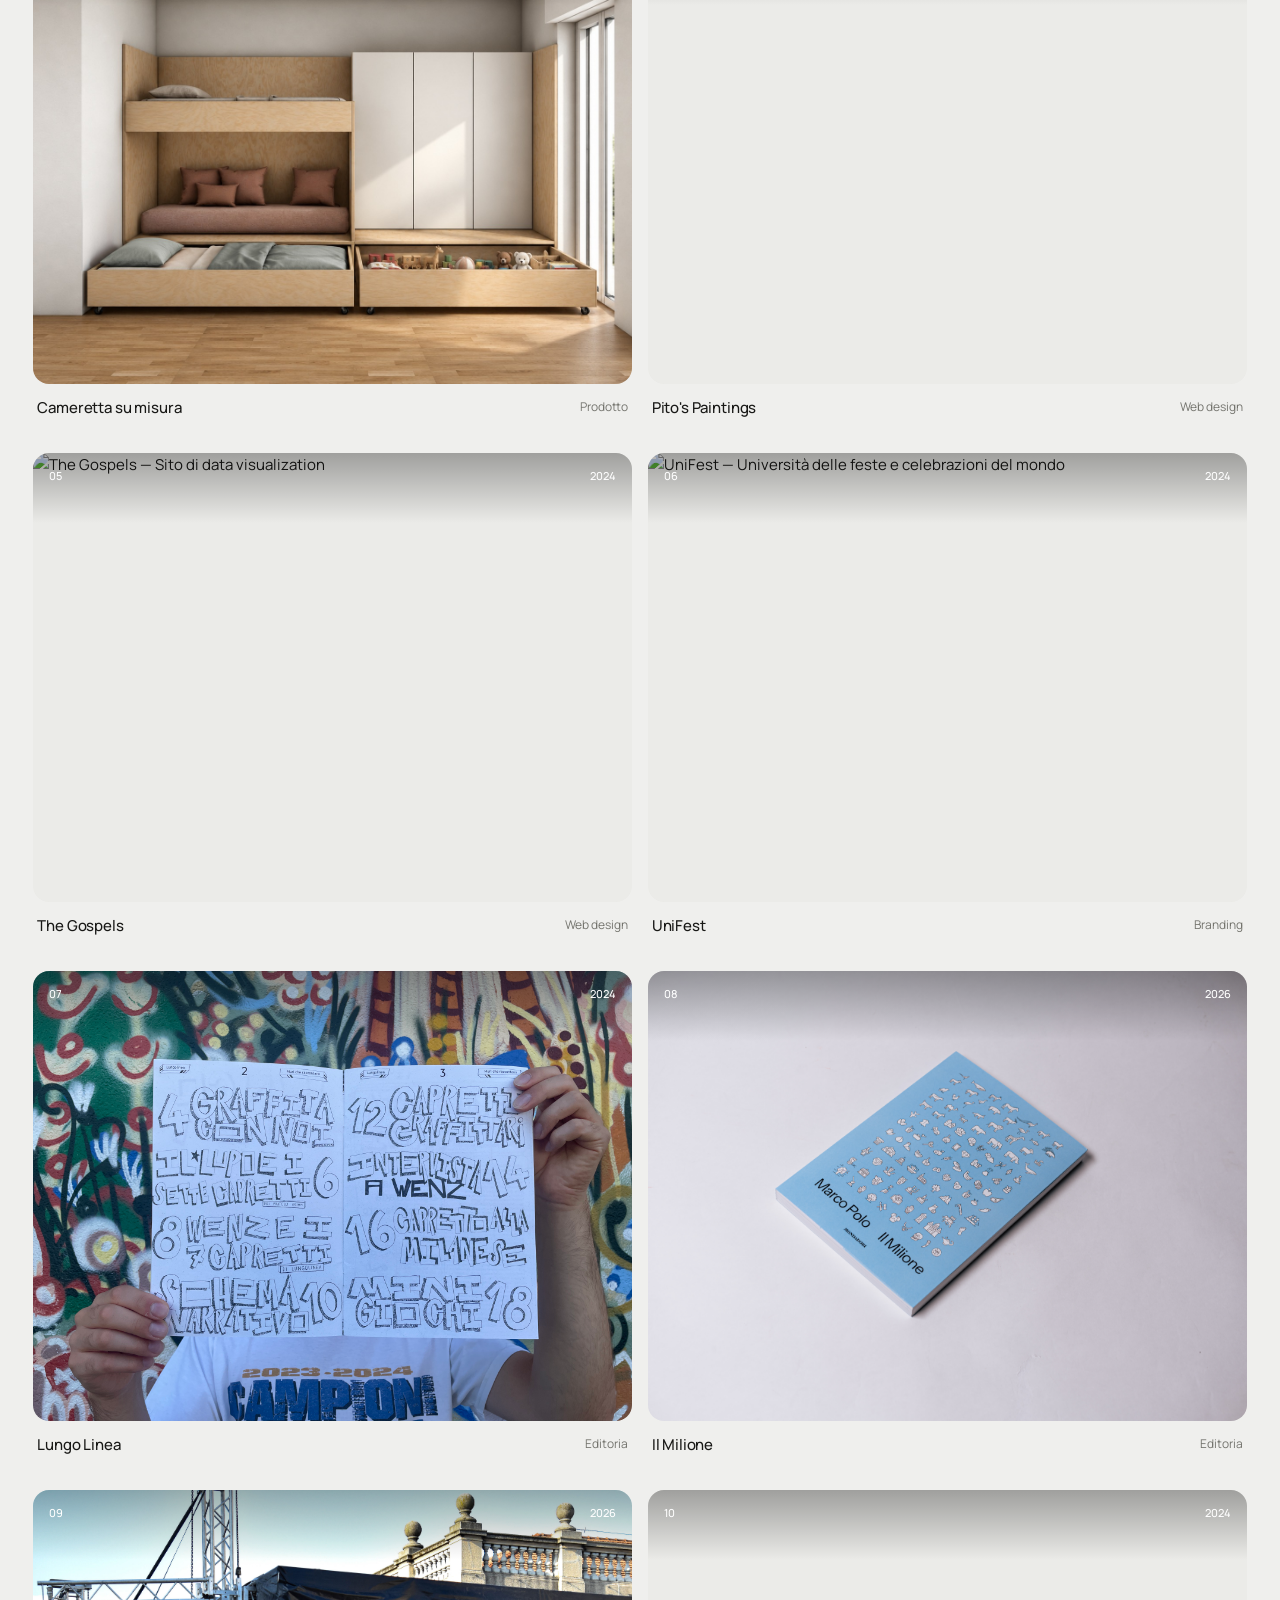
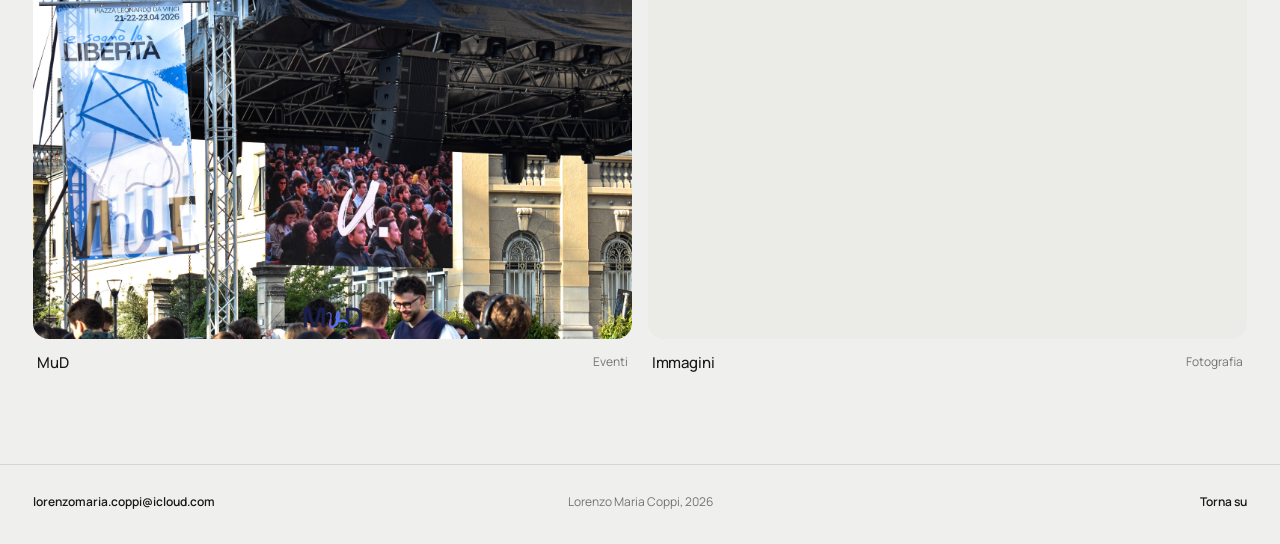
==== commit 1dc11a6c: "vedove" ====
--- a/index.html
+++ b/index.html
@@ -4,7 +4,7 @@
 <meta charset="utf-8">
 <meta name="viewport" content="width=device-width, initial-scale=1, viewport-fit=cover">
 <title>Portfolio di Lorenzo Coppi</title>
-<meta name="description" content="Lorenzo Maria Coppi Portfolio, studente di Design della Comunicazione al Politecnico di Milano: prodotto, web design, branding, editoria.">
+<meta name="description" content="Portfolio di Lorenzo Maria Coppi, studente di Design della Comunicazione al Politecnico di Milano: prodotto, web design, branding, editoria.">
 <link rel="icon" href="data:image/svg+xml,%3Csvg xmlns=%27http://www.w3.org/2000/svg%27 viewBox=%270 0 64 64%27%3E%3Crect width=%2764%27 height=%2764%27 rx=%2716%27 fill=%27%23181816%27/%3E%3Ctext x=%2732%27 y=%2742%27 font-family=%27Helvetica,Arial,sans-serif%27 font-size=%2728%27 font-weight=%27600%27 fill=%27%23efefed%27 text-anchor=%27middle%27%3ELC%3C/text%3E%3C/svg%3E">
 <link rel="preconnect" href="https://fonts.googleapis.com">
 <link rel="preconnect" href="https://fonts.gstatic.com" crossorigin>
--- a/css/style.css
+++ b/css/style.css
@@ -3,426 +3,429 @@
    Font: Manrope (Google Fonts). Palette neutra, nessun accento.
    ========================================================== */
 
-:root {
-  --bg: #efefed;
-  --surface: #f8f8f6;
-  --card: #ebebe8;
-  --ink: #181816;
-  --muted: #74746e;
-  --line: rgba(24, 24, 22, 0.12);
-
-  --pad: clamp(16px, 2.6vw, 40px);
-  --gap: clamp(10px, 1.2vw, 18px);
-  --radius: 16px;
-  --radius-sm: 10px;
-
-  --font: "Manrope", "Helvetica Neue", Helvetica, Arial, sans-serif;
-}
-
-@media (prefers-color-scheme: dark) {
-  :root:not([data-theme="light"]) {
-    --bg: #131312;
-    --surface: #1d1d1b;
-    --card: #232321;
-    --ink: #ecece8;
-    --muted: #8d8d86;
-    --line: rgba(236, 236, 232, 0.14);
-  }
-}
-
-*,
-*::before,
-*::after { box-sizing: border-box; }
-
-html { scroll-behavior: smooth; -webkit-text-size-adjust: 100%; }
-
-body {
-  margin: 0;
-  background: var(--bg);
-  color: var(--ink);
-  font-family: var(--font);
-  font-size: 15px;
-  line-height: 1.55;
-  font-weight: 400;
-  -webkit-font-smoothing: antialiased;
-  text-rendering: optimizeLegibility;
-}
-
-img { display: block; max-width: 100%; height: auto; }
-a { color: inherit; text-decoration: none; }
-p { margin: 0; }
-h1, h2, h3 { margin: 0; font-weight: 500; }
-ul, dl, dd { margin: 0; padding: 0; list-style: none; }
-
-:focus-visible {
-  outline: 2px solid var(--ink);
-  outline-offset: 3px;
-  border-radius: 6px;
-}
-
-.small { font-size: 12px; line-height: 1.45; }
-.muted { color: var(--muted); }
-
-.skip {
-  position: absolute; left: -999px; top: 8px;
-  background: var(--ink); color: var(--bg);
-  padding: 8px 14px; border-radius: 999px; z-index: 100;
-}
-.skip:focus { left: 8px; }
-
-/* ---------- Header ---------- */
-.site-header {
-  position: sticky; top: 0; z-index: 50;
-  display: grid;
-  grid-template-columns: 1fr auto 1fr;
-  align-items: start;
-  gap: 16px;
-  padding: 18px var(--pad);
-  background: color-mix(in srgb, var(--bg) 88%, transparent);
-  -webkit-backdrop-filter: blur(10px);
-  backdrop-filter: blur(10px);
-}
-
-.brand { display: block; font-size: 13px; font-weight: 600; line-height: 1.25; letter-spacing: -0.01em; }
-.brand span { display: block; font-weight: 400; color: var(--muted); font-size: 11px; }
-
-.nav {
-  display: flex; gap: 2px; padding: 4px;
-  background: var(--surface);
-  border-radius: 999px;
-  border: 1px solid var(--line);
-}
-.nav a {
-  padding: 7px 16px; border-radius: 999px;
-  font-size: 12.5px; font-weight: 500; color: var(--muted);
-  transition: color 0.2s, background 0.2s;
-}
-.nav a:hover { color: var(--ink); }
-.nav a[aria-current="page"] { background: var(--ink); color: var(--bg); }
-
-.contacts { justify-self: end; display: flex; align-items: center; gap: 14px; font-size: 12px; }
-.contacts > a { font-weight: 600; font-size: 12px; }
-.contacts > a:hover { text-decoration: underline; text-underline-offset: 3px; }
-.lang { display: inline-flex; padding: 2px; border-radius: 999px; border: 1px solid var(--line); background: var(--surface); }
-.lang button {
-  font: inherit; font-size: 11px; font-weight: 600; letter-spacing: 0.02em;
-  padding: 3px 9px; border: 0; border-radius: 999px; cursor: pointer;
-  background: transparent; color: var(--muted);
-}
-.lang button:hover { color: var(--ink); }
-.lang button[aria-pressed="true"] { background: var(--ink); color: var(--bg); }
-
-/* ---------- Layout comune ---------- */
-main { padding: 0 var(--pad); }
-.grid { display: grid; grid-template-columns: repeat(12, 1fr); column-gap: var(--gap); }
-
-/* ---------- Home: hero (blu chiaro, gradiente dinamico) ---------- */
-.hero {
-  --mx: 0.5; --my: 0.5;
-  position: relative; overflow: hidden; isolation: isolate;
-  margin: 0 0 clamp(56px, 9vh, 96px);
-  height: calc(100vh - 92px); height: calc(100svh - 92px); min-height: 520px; max-height: 980px;
-  border-radius: calc(var(--radius) * 1.6);
-  background: #cfe6fb; color: #0c1b2e;
-  display: flex; flex-direction: column; justify-content: flex-end;
-  padding: clamp(24px, 3.4vw, 56px);
-}
-.hero-bg { position: absolute; inset: 0; z-index: -1; overflow: hidden; }
-.hero-bg .b {
-  position: absolute; border-radius: 50%; filter: blur(70px); will-change: transform;
-  width: 62vmax; height: 62vmax; opacity: 0.95;
-}
-.b1 { background: radial-gradient(circle at 50% 50%, #7ab9f4 0%, rgba(122,185,244,0) 68%); left: -14%; top: -30%; animation: drift1 19s ease-in-out infinite alternate; }
-.b2 { background: radial-gradient(circle at 50% 50%, #eef7ff 0%, rgba(238,247,255,0) 66%); right: -18%; top: -12%; animation: drift2 23s ease-in-out infinite alternate; }
-.b3 { background: radial-gradient(circle at 50% 50%, #9dd0fb 0%, rgba(157,208,251,0) 66%); left: 18%; bottom: -42%; animation: drift3 27s ease-in-out infinite alternate; }
-.b4 { background: radial-gradient(circle at 50% 50%, #5fa3ec 0%, rgba(95,163,236,0) 62%); right: -6%; bottom: -34%; width: 48vmax; height: 48vmax; animation: drift4 21s ease-in-out infinite alternate; }
-.b5 { /* segue il puntatore */
-  background: radial-gradient(circle at 50% 50%, #ffffff 0%, rgba(255,255,255,0) 62%);
-  width: 34vmax; height: 34vmax; opacity: 0.75; left: 0; top: 0;
-  transform: translate(calc(var(--mx) * 100vw - 17vmax), calc(var(--my) * 100vh - 17vmax));
-}
-@keyframes drift1 { to { transform: translate(18vw, 14vh) scale(1.15); } }
-@keyframes drift2 { to { transform: translate(-16vw, 20vh) scale(0.9); } }
-@keyframes drift3 { to { transform: translate(14vw, -16vh) scale(1.2); } }
-@keyframes drift4 { to { transform: translate(-20vw, -10vh) scale(1.1); } }
-
-.hero-in { display: grid; grid-template-columns: repeat(12, 1fr); column-gap: var(--gap); align-items: end; }
-.hero .side { grid-column: 1 / span 3; display: flex; flex-direction: column; gap: 40px; }
-.hero .side p { max-width: 26ch; font-size: 12.5px; line-height: 1.5; }
-.hero .side .updated { display: flex; gap: 18px; color: rgba(12, 27, 46, 0.62); }
-.hero .side .updated b { color: #0c1b2e; font-weight: 500; white-space: nowrap; }
-.hero h1 {
-  grid-column: 5 / span 8;
-  font-size: clamp(2.3rem, 5.4vw, 5.4rem);
-  line-height: 1.02; letter-spacing: -0.035em; font-weight: 500; text-wrap: balance;
-}
-.hero .scroll {
-  position: absolute; top: clamp(20px, 3vw, 40px); right: clamp(20px, 3.4vw, 56px);
-  display: flex; align-items: center; gap: 10px; font-size: 12px; font-weight: 500;
-}
-.hero .scroll i { width: 1px; height: 34px; background: currentColor; transform-origin: top; animation: cue 2.2s ease-in-out infinite; }
-@keyframes cue { 0% { transform: scaleY(0); } 50% { transform: scaleY(1); } 100% { transform: scaleY(1); opacity: 0; } }
-
-/* ---------- Home: progetti ---------- */
-.works-head {
-  display: flex; justify-content: space-between; align-items: center;
-  gap: 16px; flex-wrap: wrap; margin-bottom: var(--gap);
-}
-.works-head h2 { font-size: 12px; font-weight: 600; }
-.works-head h2 #works-count { color: var(--muted); font-weight: 400; margin-left: 6px; }
-
-.filters { display: flex; flex-wrap: wrap; gap: 6px; }
-.filters button {
-  font: inherit; font-size: 12px; font-weight: 500;
-  padding: 6px 14px; border-radius: 999px; cursor: pointer;
-  border: 1px solid var(--line); background: transparent; color: var(--muted);
-  transition: color 0.2s, background 0.2s, border-color 0.2s;
-}
-.filters button:hover { color: var(--ink); border-color: var(--ink); }
-.filters button[aria-pressed="true"] { background: var(--ink); color: var(--bg); border-color: var(--ink); }
-
-.works { display: grid; grid-template-columns: repeat(2, 1fr); gap: calc(var(--gap) * 2.2) var(--gap); padding-bottom: clamp(60px, 10vh, 120px); }
-
-.card { display: block; }
-.card[hidden] { display: none; }
-.card .thumb {
-  position: relative; overflow: hidden; border-radius: var(--radius);
-  background: var(--card); aspect-ratio: 4 / 3;
-}
-.card .thumb img {
-  width: 100%; height: 100%; object-fit: cover;
-  transition: transform 0.9s cubic-bezier(0.2, 0.7, 0.2, 1);
-}
-.card:hover .thumb img { transform: scale(1.035); }
-.card .thumb::after {
-  content: ""; position: absolute; inset: 0 0 auto 0; height: 70px;
-  background: linear-gradient(rgba(0, 0, 0, 0.32), transparent);
-  pointer-events: none;
-}
-.card .tags {
-  position: absolute; inset: 14px 16px auto 16px; z-index: 1;
-  display: flex; justify-content: space-between;
-  color: #fff; font-size: 11px; font-weight: 500;
-}
-.card .info { display: flex; justify-content: space-between; gap: 12px; padding: 12px 4px 0; }
-.card .info h3 { font-size: 15px; letter-spacing: -0.01em; }
-.card .info span { color: var(--muted); font-size: 12px; padding-top: 2px; text-align: right; }
-
-/* ---------- Pagina progetto ---------- */
-.p-nav { display: flex; justify-content: space-between; gap: 16px; padding: 10px 0 22px; font-size: 12px; color: var(--muted); }
-.p-nav a { display: inline-flex; align-items: center; gap: 8px; transition: color 0.2s; }
-.p-nav a:hover { color: var(--ink); }
-.p-nav .arr { font-size: 14px; line-height: 1; }
-
-.p-open { display: grid; grid-template-columns: repeat(12, 1fr); column-gap: var(--gap); margin-bottom: clamp(28px, 4vw, 56px); }
-.p-open-l { grid-column: 1 / span 5; display: flex; flex-direction: column; justify-content: space-between; gap: 40px; padding-right: clamp(0px, 2vw, 32px); min-height: min(78vh, 760px); }
-.p-open-r { grid-column: 6 / span 7; }
-.p-open-r button { display: block; width: 100%; padding: 0; border: 0; background: var(--card); border-radius: var(--radius); overflow: hidden; }
-.p-open-r img { width: 100%; height: min(78vh, 760px); object-fit: cover; }
-.kicker { display: flex; flex-direction: column; font-size: 12px; line-height: 1.5; }
-.titles h1 { font-size: clamp(2.3rem, 4.6vw, 4.6rem); line-height: 1.02; letter-spacing: -0.035em; text-wrap: balance; }
-.titles .sub { margin-top: 16px; font-size: clamp(1rem, 1.5vw, 1.3rem); color: var(--muted); letter-spacing: -0.01em; }
-.meta { display: grid; gap: 8px; font-size: 12.5px; line-height: 1.4; }
-.meta > div { display: grid; grid-template-columns: 92px 1fr; gap: 12px; }
-.meta dt { color: var(--muted); }
-.meta dd { font-weight: 500; }
-
-.p-video { margin-bottom: clamp(36px, 6vw, 88px); border-radius: var(--radius); overflow: hidden; background: #000; }
-.p-video video { display: block; width: 100%; height: auto; aspect-ratio: 16 / 9; }
-
-/* sezioni: testo e immagini affiancati, alternati (come gli spread del PDF) */
-.sec { display: grid; grid-template-columns: repeat(12, 1fr); column-gap: var(--gap); align-items: start; padding: clamp(28px, 5vw, 72px) 0; }
-.sec-text { grid-row: 1; }
-.sec-l .sec-text { grid-column: 1 / span 4; }
-.sec-l .sec-imgs { grid-column: 6 / span 7; grid-row: 1; }
-.sec-r .sec-imgs { grid-column: 1 / span 7; grid-row: 1; }
-.sec-r .sec-text { grid-column: 9 / span 4; }
-.sec-full .sec-imgs { grid-column: 1 / -1; }
-.sec-text { position: sticky; top: 96px; }
-.sec-text p { font-size: 13.5px; line-height: 1.6; max-width: 52ch; letter-spacing: -0.003em; }
-.sec-text p + p { margin-top: 1em; }
-.sec-text p.lead { font-size: clamp(1.1rem, 1.55vw, 1.45rem); line-height: 1.4; letter-spacing: -0.015em; font-weight: 500; }
-.sec-text p.lead + p { margin-top: 1.4em; }
-
-.sec-imgs { display: grid; grid-template-columns: repeat(2, 1fr); grid-auto-flow: dense; gap: calc(var(--gap) * 1.2) var(--gap); }
-.sec-imgs figure { margin: 0; min-width: 0; }
-.sec-imgs figure.big, .sec-imgs figure.wide { grid-column: 1 / -1; }
-.sec-imgs figure button { display: block; width: 100%; padding: 0; border: 0; background: var(--card); border-radius: var(--radius-sm); overflow: hidden; aspect-ratio: 1 / 1; }
-.sec-imgs figure.big button, .sec-imgs figure.wide button { aspect-ratio: 16 / 9; }
-.sec-imgs figure img { width: 100%; height: 100%; object-fit: cover; transition: transform 0.7s cubic-bezier(0.2, 0.7, 0.2, 1); }
-.sec-imgs figure button.fit-contain img { object-fit: contain; }
-.sec-imgs figure button:hover img { transform: scale(1.03); }
-.sec-imgs figure button.fit-contain:hover img { transform: none; opacity: 0.92; }
-.sec-imgs figcaption { font-size: 11.5px; color: var(--muted); padding: 8px 2px 0; line-height: 1.4; }
-.sec-full .sec-imgs { grid-template-columns: repeat(2, 1fr); }
-
-.next {
-  display: block; padding: clamp(40px, 8vh, 90px) 0 clamp(60px, 10vh, 110px);
-  border-top: 1px solid var(--line);
-}
-.next .label { font-size: 12px; color: var(--muted); display: block; margin-bottom: 10px; }
-.next .t {
-  display: block;
-  font-size: clamp(2rem, 5vw, 4.6rem); line-height: 1.04;
-  letter-spacing: -0.035em; font-weight: 500;
-  transition: opacity 0.25s;
-}
-.next:hover .t { opacity: 0.55; }
-
-/* ---------- Lightbox (con frecce) ---------- */
-.lightbox {
-  position: fixed; inset: 0; z-index: 100;
-  display: none; grid-template-columns: auto minmax(0, 1fr) auto; grid-template-rows: minmax(0, 1fr) auto; gap: 12px;
-  height: 100vh; height: 100dvh;
-  padding: clamp(16px, 3vw, 36px);
-  padding-bottom: max(clamp(16px, 3vw, 36px), env(safe-area-inset-bottom));
-  background: var(--bg);
-}
-.lightbox.open { display: grid; }
-.lightbox .stage { grid-column: 2; grid-row: 1; min-height: 0; min-width: 0; }
-.lightbox img { width: 100%; height: 100%; object-fit: contain; border-radius: var(--radius-sm); }
-.lightbox .bar { grid-column: 2; grid-row: 2; text-align: center; font-size: 12px; color: var(--muted); }
-.lb-arrow, .lb-close {
-  display: grid; place-items: center; width: 46px; height: 46px; padding: 0;
-  border: 1px solid var(--line); border-radius: 50%; background: var(--surface); color: var(--ink);
-  transition: background 0.2s, color 0.2s, border-color 0.2s;
-}
-.lb-arrow:hover, .lb-close:hover { background: var(--ink); color: var(--bg); border-color: var(--ink); }
-.lb-arrow.prev { grid-column: 1; grid-row: 1; align-self: center; }
-.lb-arrow.next { grid-column: 3; grid-row: 1; align-self: center; }
-.lb-close { position: absolute; top: clamp(12px, 2vw, 24px); right: clamp(12px, 2vw, 24px); z-index: 2; width: 40px; height: 40px; }
-
-/* ---------- Su di me ---------- */
-.about { padding: clamp(40px, 9vh, 100px) 0 clamp(60px, 10vh, 120px); row-gap: 48px; }
-.about .left { grid-column: 1 / span 4; }
-.about .right { grid-column: 6 / span 7; }
-.about .portrait {
-  border-radius: var(--radius); overflow: hidden; background: #fff;
-  position: sticky; top: 90px;
-}
-.about .portrait img { width: 100%; mix-blend-mode: multiply; }
-.about .intro {
-  font-size: clamp(1.4rem, 2.4vw, 2.2rem); line-height: 1.22;
-  letter-spacing: -0.025em; font-weight: 500; text-wrap: pretty;
-}
-.about .name { font-size: 12px; font-weight: 600; margin-bottom: 18px; display: block; }
-
-.cv-actions { display: flex; flex-wrap: wrap; gap: 8px; margin-top: 28px; }
-.btn {
-  display: inline-block; font-size: 12.5px; font-weight: 500;
-  padding: 10px 20px; border-radius: 999px;
-  border: 1px solid var(--ink); background: var(--ink); color: var(--bg);
-  transition: background 0.2s, color 0.2s;
-}
-.btn:hover { background: transparent; color: var(--ink); }
-.btn.ghost { background: transparent; color: var(--ink); border-color: var(--line); }
-.btn.ghost:hover { border-color: var(--ink); }
-
-.block { margin-top: clamp(44px, 8vh, 84px); }
-.block > h2 { font-size: 12px; font-weight: 600; padding-bottom: 12px; border-bottom: 1px solid var(--line); }
-.timeline li {
-  display: grid; grid-template-columns: 88px 1fr; gap: 16px;
-  padding: 18px 0; border-bottom: 1px solid var(--line);
-}
-.timeline .when { font-size: 12px; color: var(--muted); padding-top: 2px; }
-.timeline h3 { font-size: 15px; letter-spacing: -0.01em; }
-.timeline p { color: var(--muted); font-size: 13.5px; margin-top: 4px; max-width: 58ch; }
-.timeline em { font-style: normal; color: var(--ink); }
-
-.plain li { padding: 12px 0; border-bottom: 1px solid var(--line); font-size: 14px; display: flex; justify-content: space-between; gap: 16px; }
-.plain li em { font-style: normal; }
-.plain li span { color: var(--muted); font-size: 13px; text-align: right; }
-.chips { display: flex; flex-wrap: wrap; gap: 6px; padding-top: 16px; }
-.chips li { padding: 6px 14px; border-radius: 999px; border: 1px solid var(--line); font-size: 12.5px; }
-
-/* ---------- Footer ---------- */
-.site-footer {
-  display: grid; grid-template-columns: 1fr auto 1fr; gap: 16px;
-  padding: 28px var(--pad) 32px; border-top: 1px solid var(--line);
-  font-size: 12px; margin-top: 0;
-}
-.site-footer .c { text-align: center; color: var(--muted); }
-.site-footer .r { text-align: right; }
-.site-footer a { font-weight: 600; }
-.site-footer a:hover { text-decoration: underline; text-underline-offset: 3px; }
-
-/* ---------- Responsive ---------- */
-@media (max-width: 1000px) {
-  .p-open-l { grid-column: 1 / -1; min-height: 0; padding: 0 0 28px; gap: 28px; }
-  .p-open-r { grid-column: 1 / -1; }
-  .p-open-r img { height: auto; max-height: 72vh; aspect-ratio: 4 / 5; }
-  .sec-l .sec-text, .sec-r .sec-text { grid-column: 1 / -1; grid-row: 1; position: static; margin-bottom: 24px; }
-  .sec-l .sec-imgs, .sec-r .sec-imgs { grid-column: 1 / -1; grid-row: 2; }
-  .sec-text p { max-width: 62ch; }
-}
-
-@media (max-width: 900px) {
-  .site-header { grid-template-columns: 1fr auto; row-gap: 10px; padding: 12px var(--pad); }
-  .nav { grid-column: 1 / -1; grid-row: 2; justify-self: stretch; justify-content: space-between; }
-  .nav a { flex: 1; text-align: center; padding: 10px 8px; }
-  .contacts > a { padding: 6px 0; }
-  .lang button { padding: 5px 11px; }
-  .hero { height: calc(100svh - 128px); min-height: 460px; }
-  .hero .side { grid-column: 1 / -1; order: 2; margin-top: 22px; gap: 18px; }
-  .hero h1 { grid-column: 1 / -1; }
-  .hero-in { align-items: start; }
-  .about .left, .about .right { grid-column: 1 / -1; }
-  .about .portrait { position: static; max-width: 440px; }
-}
-
-@media (max-width: 700px) {
-  :root { --radius: 12px; }
-  body { font-size: 16px; }
-  .small, .hero .side p { font-size: 13px; }
-  .works { grid-template-columns: 1fr; row-gap: 28px; }
-  .works-head { align-items: flex-start; flex-direction: column; gap: 12px; }
-  .filters { flex-wrap: nowrap; overflow-x: auto; margin: 0 calc(var(--pad) * -1); padding: 0 var(--pad) 4px; width: calc(100% + var(--pad) * 2); scrollbar-width: none; }
-  .filters::-webkit-scrollbar { display: none; }
-  .filters button { flex-shrink: 0; padding: 9px 16px; }
-  .p-nav { flex-direction: column; gap: 6px; }
-  .p-nav a:last-child { justify-content: flex-start; }
-  .p-nav a:last-child .arr { order: -1; }
-  .sec-imgs { gap: 18px 10px; }
-  .sec-imgs figcaption, .sec-text p { font-size: 13px; }
-  .sec-text p.lead { font-size: 1.15rem; }
-  .meta > div { grid-template-columns: 84px 1fr; }
-  .timeline li { grid-template-columns: 1fr; gap: 4px; }
-  .plain li { flex-direction: column; gap: 2px; }
-  .plain li span { text-align: left; }
-  .site-footer { grid-template-columns: 1fr; gap: 8px; }
-  .site-footer .c, .site-footer .r { text-align: left; }
-  .lightbox { grid-template-columns: 1fr; grid-template-rows: minmax(0, 1fr) auto auto; }
-  .lightbox .stage { grid-column: 1; grid-row: 1; }
-  .lightbox .bar { grid-column: 1; grid-row: 3; }
-  .lb-arrow { grid-row: 2 !important; width: 44px; height: 44px; justify-self: start; }
-  .lb-arrow.next { grid-column: 1; justify-self: end; }
-  .lb-arrow.prev { grid-column: 1; }
-}
-
-@media (hover: none) {
-  .card:hover .thumb img { transform: none; }
-}
-
-/* ---------- Cursore personalizzato ---------- */
-.cursor {
-  --size: 18px;        /* dimensione del cerchio */
-  --dot: 5px;          /* cerchietto centrale quando è su un elemento cliccabile */
-  position: fixed; left: 0; top: 0; z-index: 9999; pointer-events: none;
-  width: var(--size); height: var(--size); margin: calc(var(--size) / -2) 0 0 calc(var(--size) / -2);
-  border-radius: 50%; background: #000; border: 1.5px solid #000;
-  box-shadow: 0 0 0 1px rgba(255, 255, 255, 0.55); /* sottile alone chiaro: resta visibile anche sulle foto scure */
-  opacity: 0; transition: opacity 0.2s, background 0.2s;
-}
-.cursor.on { opacity: 1; }
-.cursor i { position: absolute; inset: 0; margin: auto; width: var(--dot); height: var(--dot); border-radius: 50%; background: #000; box-shadow: 0 0 0 1px rgba(255, 255, 255, 0.55); opacity: 0; transition: opacity 0.2s; }
-.cursor.link { background: transparent; box-shadow: 0 0 0 1px rgba(255, 255, 255, 0.55), inset 0 0 0 1px rgba(255, 255, 255, 0.55); }
-.cursor.link i { opacity: 1; }
-.cursor.down { opacity: 0.7; }
-.cursor.native { opacity: 0 !important; }
-html.has-cursor, html.has-cursor * { cursor: none !important; }
-html.has-cursor video { cursor: auto !important; }
-
-@media (prefers-reduced-motion: reduce) {
-  html { scroll-behavior: auto; }
-  *, *::before, *::after { transition: none !important; animation: none !important; }
-}
+   :root {
+    --bg: #efefed;
+    --surface: #f8f8f6;
+    --card: #ebebe8;
+    --ink: #181816;
+    --muted: #74746e;
+    --line: rgba(24, 24, 22, 0.12);
+  
+    --pad: clamp(16px, 2.6vw, 40px);
+    --gap: clamp(10px, 1.2vw, 18px);
+    --radius: 16px;
+    --radius-sm: 10px;
+  
+    --font: "Manrope", "Helvetica Neue", Helvetica, Arial, sans-serif;
+  }
+  
+  @media (prefers-color-scheme: dark) {
+    :root:not([data-theme="light"]) {
+      --bg: #131312;
+      --surface: #1d1d1b;
+      --card: #232321;
+      --ink: #ecece8;
+      --muted: #8d8d86;
+      --line: rgba(236, 236, 232, 0.14);
+    }
+  }
+  
+  *,
+  *::before,
+  *::after { box-sizing: border-box; }
+  
+  html { scroll-behavior: smooth; -webkit-text-size-adjust: 100%; }
+  
+  body {
+    margin: 0;
+    background: var(--bg);
+    color: var(--ink);
+    font-family: var(--font);
+    font-size: 15px;
+    line-height: 1.55;
+    font-weight: 400;
+    -webkit-font-smoothing: antialiased;
+    text-rendering: optimizeLegibility;
+  }
+  
+  img { display: block; max-width: 100%; height: auto; }
+  a { color: inherit; text-decoration: none; }
+  p { margin: 0; text-wrap: pretty; overflow-wrap: break-word; }
+  h1, h2, h3, figcaption, .sub, .intro { text-wrap: balance; overflow-wrap: break-word; }
+  h3, dd, li { overflow-wrap: break-word; }
+  h1, h2, h3 { margin: 0; font-weight: 500; }
+  ul, dl, dd { margin: 0; padding: 0; list-style: none; }
+  
+  :focus-visible {
+    outline: 2px solid var(--ink);
+    outline-offset: 3px;
+    border-radius: 6px;
+  }
+  
+  .small { font-size: 12px; line-height: 1.45; }
+  .muted { color: var(--muted); }
+  
+  .skip {
+    position: absolute; left: -999px; top: 8px;
+    background: var(--ink); color: var(--bg);
+    padding: 8px 14px; border-radius: 999px; z-index: 100;
+  }
+  .skip:focus { left: 8px; }
+  
+  /* ---------- Header ---------- */
+  .site-header {
+    position: sticky; top: 0; z-index: 50;
+    display: grid;
+    grid-template-columns: 1fr auto 1fr;
+    align-items: start;
+    gap: 16px;
+    padding: 18px var(--pad);
+    background: color-mix(in srgb, var(--bg) 88%, transparent);
+    -webkit-backdrop-filter: blur(10px);
+    backdrop-filter: blur(10px);
+  }
+  
+  .brand { display: block; font-size: 13px; font-weight: 600; line-height: 1.25; letter-spacing: -0.01em; }
+  .brand span { display: block; font-weight: 400; color: var(--muted); font-size: 11px; }
+  
+  .nav {
+    display: flex; gap: 2px; padding: 4px;
+    background: var(--surface);
+    border-radius: 999px;
+    border: 1px solid var(--line);
+  }
+  .nav a {
+    padding: 7px 16px; border-radius: 999px;
+    font-size: 12.5px; font-weight: 500; color: var(--muted);
+    transition: color 0.2s, background 0.2s;
+  }
+  .nav a:hover { color: var(--ink); }
+  .nav a[aria-current="page"] { background: var(--ink); color: var(--bg); }
+  
+  .contacts { justify-self: end; display: flex; align-items: center; gap: 14px; font-size: 12px; }
+  .contacts > a { font-weight: 600; font-size: 12px; }
+  .contacts > a:hover { text-decoration: underline; text-underline-offset: 3px; }
+  .lang { display: inline-flex; padding: 2px; border-radius: 999px; border: 1px solid var(--line); background: var(--surface); }
+  .lang button {
+    font: inherit; font-size: 11px; font-weight: 600; letter-spacing: 0.02em;
+    padding: 3px 9px; border: 0; border-radius: 999px; cursor: pointer;
+    background: transparent; color: var(--muted);
+  }
+  .lang button:hover { color: var(--ink); }
+  .lang button[aria-pressed="true"] { background: var(--ink); color: var(--bg); }
+  
+  /* ---------- Layout comune ---------- */
+  main { padding: 0 var(--pad); }
+  .grid { display: grid; grid-template-columns: repeat(12, 1fr); column-gap: var(--gap); }
+  
+  /* ---------- Home: hero (blu chiaro, gradiente dinamico) ---------- */
+  .hero {
+    --mx: 0.5; --my: 0.5;
+    position: relative; overflow: hidden; isolation: isolate;
+    margin: 0 0 clamp(56px, 9vh, 96px);
+    height: calc(100vh - 92px); height: calc(100svh - 92px); min-height: 520px; max-height: 980px;
+    border-radius: calc(var(--radius) * 1.6);
+    background: #cfe6fb; color: #0c1b2e;
+    display: flex; flex-direction: column; justify-content: flex-end;
+    padding: clamp(24px, 3.4vw, 56px);
+  }
+  .hero-bg { position: absolute; inset: 0; z-index: -1; overflow: hidden; }
+  .hero-bg .b {
+    position: absolute; border-radius: 50%; filter: blur(70px); will-change: transform;
+    width: 62vmax; height: 62vmax; opacity: 0.95;
+  }
+  .b1 { background: radial-gradient(circle at 50% 50%, #7ab9f4 0%, rgba(122,185,244,0) 68%); left: -14%; top: -30%; animation: drift1 19s ease-in-out infinite alternate; }
+  .b2 { background: radial-gradient(circle at 50% 50%, #eef7ff 0%, rgba(238,247,255,0) 66%); right: -18%; top: -12%; animation: drift2 23s ease-in-out infinite alternate; }
+  .b3 { background: radial-gradient(circle at 50% 50%, #9dd0fb 0%, rgba(157,208,251,0) 66%); left: 18%; bottom: -42%; animation: drift3 27s ease-in-out infinite alternate; }
+  .b4 { background: radial-gradient(circle at 50% 50%, #5fa3ec 0%, rgba(95,163,236,0) 62%); right: -6%; bottom: -34%; width: 48vmax; height: 48vmax; animation: drift4 21s ease-in-out infinite alternate; }
+  .b5 { /* segue il puntatore */
+    background: radial-gradient(circle at 50% 50%, #ffffff 0%, rgba(255,255,255,0) 62%);
+    width: 34vmax; height: 34vmax; opacity: 0.75; left: 0; top: 0;
+    transform: translate(calc(var(--mx) * 100vw - 17vmax), calc(var(--my) * 100vh - 17vmax));
+  }
+  @keyframes drift1 { to { transform: translate(18vw, 14vh) scale(1.15); } }
+  @keyframes drift2 { to { transform: translate(-16vw, 20vh) scale(0.9); } }
+  @keyframes drift3 { to { transform: translate(14vw, -16vh) scale(1.2); } }
+  @keyframes drift4 { to { transform: translate(-20vw, -10vh) scale(1.1); } }
+  
+  .hero-in { display: grid; grid-template-columns: repeat(12, 1fr); column-gap: var(--gap); align-items: end; }
+  .hero .side { grid-column: 1 / span 3; display: flex; flex-direction: column; gap: 40px; }
+  .hero .side p { max-width: 26ch; font-size: 12.5px; line-height: 1.5; }
+  .hero .side .updated { display: flex; gap: 18px; color: rgba(12, 27, 46, 0.62); }
+  .hero .side .updated b { color: #0c1b2e; font-weight: 500; white-space: nowrap; }
+  .hero h1 {
+    grid-column: 5 / span 8;
+    font-size: clamp(2.3rem, 5.4vw, 5.4rem);
+    line-height: 1.02; letter-spacing: -0.035em; font-weight: 500; text-wrap: balance;
+  }
+  .hero .scroll {
+    position: absolute; top: clamp(20px, 3vw, 40px); right: clamp(20px, 3.4vw, 56px);
+    display: flex; align-items: center; gap: 10px; font-size: 12px; font-weight: 500;
+  }
+  .hero .scroll i { width: 1px; height: 34px; background: currentColor; transform-origin: top; animation: cue 2.2s ease-in-out infinite; }
+  @keyframes cue { 0% { transform: scaleY(0); } 50% { transform: scaleY(1); } 100% { transform: scaleY(1); opacity: 0; } }
+  
+  /* ---------- Home: progetti ---------- */
+  .works-head {
+    display: flex; justify-content: space-between; align-items: center;
+    gap: 16px; flex-wrap: wrap; margin-bottom: var(--gap);
+  }
+  .works-head h2 { font-size: 12px; font-weight: 600; }
+  .works-head h2 #works-count { color: var(--muted); font-weight: 400; margin-left: 6px; }
+  
+  .filters { display: flex; flex-wrap: wrap; gap: 6px; }
+  .filters button {
+    font: inherit; font-size: 12px; font-weight: 500;
+    padding: 6px 14px; border-radius: 999px; cursor: pointer;
+    border: 1px solid var(--line); background: transparent; color: var(--muted);
+    transition: color 0.2s, background 0.2s, border-color 0.2s;
+  }
+  .filters button:hover { color: var(--ink); border-color: var(--ink); }
+  .filters button[aria-pressed="true"] { background: var(--ink); color: var(--bg); border-color: var(--ink); }
+  
+  .works { display: grid; grid-template-columns: repeat(2, 1fr); gap: calc(var(--gap) * 2.2) var(--gap); padding-bottom: clamp(60px, 10vh, 120px); }
+  
+  .card { display: block; }
+  .card[hidden] { display: none; }
+  .card .thumb {
+    position: relative; overflow: hidden; border-radius: var(--radius);
+    background: var(--card); aspect-ratio: 4 / 3;
+  }
+  .card .thumb img {
+    width: 100%; height: 100%; object-fit: cover;
+    transition: transform 0.9s cubic-bezier(0.2, 0.7, 0.2, 1);
+  }
+  .card:hover .thumb img { transform: scale(1.035); }
+  .card .thumb::after {
+    content: ""; position: absolute; inset: 0 0 auto 0; height: 70px;
+    background: linear-gradient(rgba(0, 0, 0, 0.32), transparent);
+    pointer-events: none;
+  }
+  .card .tags {
+    position: absolute; inset: 14px 16px auto 16px; z-index: 1;
+    display: flex; justify-content: space-between;
+    color: #fff; font-size: 11px; font-weight: 500;
+  }
+  .card .info { display: flex; justify-content: space-between; gap: 12px; padding: 12px 4px 0; }
+  .card .info h3 { font-size: 15px; letter-spacing: -0.01em; }
+  .card .info span { color: var(--muted); font-size: 12px; padding-top: 2px; text-align: right; }
+  
+  /* ---------- Pagina progetto ---------- */
+  .p-nav { display: flex; justify-content: space-between; gap: 16px; padding: 10px 0 22px; font-size: 12px; color: var(--muted); }
+  .p-nav a { display: inline-flex; align-items: center; gap: 8px; transition: color 0.2s; }
+  .p-nav a:hover { color: var(--ink); }
+  .p-nav .arr { font-size: 14px; line-height: 1; }
+  
+  .p-open { display: grid; grid-template-columns: repeat(12, 1fr); column-gap: var(--gap); margin-bottom: clamp(28px, 4vw, 56px); }
+  .p-open-l { grid-column: 1 / span 5; display: flex; flex-direction: column; justify-content: space-between; gap: 40px; padding-right: clamp(0px, 2vw, 32px); min-height: min(78vh, 760px); }
+  .p-open-r { grid-column: 6 / span 7; }
+  .p-open-r button { display: block; width: 100%; padding: 0; border: 0; background: var(--card); border-radius: var(--radius); overflow: hidden; }
+  .p-open-r img { width: 100%; height: min(78vh, 760px); object-fit: cover; }
+  .kicker { display: flex; flex-direction: column; font-size: 12px; line-height: 1.5; }
+  .titles h1 { font-size: clamp(2.3rem, 4.6vw, 4.6rem); line-height: 1.02; letter-spacing: -0.035em; text-wrap: balance; }
+  .titles .sub { margin-top: 16px; font-size: clamp(1rem, 1.5vw, 1.3rem); color: var(--muted); letter-spacing: -0.01em; }
+  .meta { display: grid; gap: 8px; font-size: 12.5px; line-height: 1.4; }
+  .meta > div { display: grid; grid-template-columns: 92px 1fr; gap: 12px; }
+  .meta dt { color: var(--muted); }
+  .meta dd { font-weight: 500; }
+  
+  .p-video { margin-bottom: clamp(36px, 6vw, 88px); border-radius: var(--radius); overflow: hidden; background: #000; }
+  .p-video video { display: block; width: 100%; height: auto; aspect-ratio: 16 / 9; }
+  
+  /* sezioni: testo e immagini affiancati, alternati (come gli spread del PDF) */
+  .sec { display: grid; grid-template-columns: repeat(12, 1fr); column-gap: var(--gap); align-items: start; padding: clamp(28px, 5vw, 72px) 0; }
+  .sec-text { grid-row: 1; }
+  .sec-l .sec-text { grid-column: 1 / span 4; }
+  .sec-l .sec-imgs { grid-column: 6 / span 7; grid-row: 1; }
+  .sec-r .sec-imgs { grid-column: 1 / span 7; grid-row: 1; }
+  .sec-r .sec-text { grid-column: 9 / span 4; }
+  .sec-full .sec-imgs { grid-column: 1 / -1; }
+  .sec-text { position: sticky; top: 96px; }
+  .sec-text p { font-size: 13.5px; line-height: 1.6; max-width: 52ch; letter-spacing: -0.003em; }
+  .sec-text p + p { margin-top: 1em; }
+  .sec-text p.lead { font-size: clamp(1.1rem, 1.55vw, 1.45rem); line-height: 1.4; letter-spacing: -0.015em; font-weight: 500; }
+  .sec-text p.lead + p { margin-top: 1.4em; }
+  
+  .sec-imgs { display: grid; grid-template-columns: repeat(2, 1fr); grid-auto-flow: dense; gap: calc(var(--gap) * 1.2) var(--gap); }
+  .sec-imgs figure { margin: 0; min-width: 0; }
+  .sec-imgs figure.big, .sec-imgs figure.wide { grid-column: 1 / -1; }
+  .sec-imgs figure button { display: block; width: 100%; padding: 0; border: 0; background: var(--card); border-radius: var(--radius-sm); overflow: hidden; aspect-ratio: 1 / 1; }
+  .sec-imgs figure.big button, .sec-imgs figure.wide button { aspect-ratio: 16 / 9; }
+  .sec-imgs figure img { width: 100%; height: 100%; object-fit: cover; transition: transform 0.7s cubic-bezier(0.2, 0.7, 0.2, 1); }
+  .sec-imgs figure button.fit-contain img { object-fit: contain; }
+  .sec-imgs figure button:hover img { transform: scale(1.03); }
+  .sec-imgs figure button.fit-contain:hover img { transform: none; opacity: 0.92; }
+  .sec-imgs figcaption { font-size: 11.5px; color: var(--muted); padding: 8px 2px 0; line-height: 1.4; }
+  .sec-full .sec-imgs { grid-template-columns: repeat(2, 1fr); }
+  
+  .next {
+    display: block; padding: clamp(40px, 8vh, 90px) 0 clamp(60px, 10vh, 110px);
+    border-top: 1px solid var(--line);
+  }
+  .next .label { font-size: 12px; color: var(--muted); display: block; margin-bottom: 10px; }
+  .next .t {
+    display: block;
+    font-size: clamp(2rem, 5vw, 4.6rem); line-height: 1.04;
+    letter-spacing: -0.035em; font-weight: 500;
+    transition: opacity 0.25s;
+  }
+  .next:hover .t { opacity: 0.55; }
+  
+  /* ---------- Lightbox (con frecce) ---------- */
+  .lightbox {
+    position: fixed; inset: 0; z-index: 100;
+    display: none; grid-template-columns: auto minmax(0, 1fr) auto; grid-template-rows: minmax(0, 1fr) auto; gap: 12px;
+    height: 100vh; height: 100dvh;
+    padding: clamp(16px, 3vw, 36px);
+    padding-bottom: max(clamp(16px, 3vw, 36px), env(safe-area-inset-bottom));
+    background: var(--bg);
+  }
+  .lightbox.open { display: grid; }
+  .lightbox .stage { grid-column: 2; grid-row: 1; min-height: 0; min-width: 0; }
+  .lightbox img { width: 100%; height: 100%; object-fit: contain; border-radius: var(--radius-sm); }
+  .lightbox .bar { grid-column: 2; grid-row: 2; text-align: center; font-size: 12px; color: var(--muted); }
+  .lb-arrow, .lb-close {
+    display: grid; place-items: center; width: 46px; height: 46px; padding: 0;
+    border: 1px solid var(--line); border-radius: 50%; background: var(--surface); color: var(--ink);
+    transition: background 0.2s, color 0.2s, border-color 0.2s;
+  }
+  .lb-arrow:hover, .lb-close:hover { background: var(--ink); color: var(--bg); border-color: var(--ink); }
+  .lb-arrow.prev { grid-column: 1; grid-row: 1; align-self: center; }
+  .lb-arrow.next { grid-column: 3; grid-row: 1; align-self: center; }
+  .lb-close { position: absolute; top: clamp(12px, 2vw, 24px); right: clamp(12px, 2vw, 24px); z-index: 2; width: 40px; height: 40px; }
+  
+  /* ---------- Su di me ---------- */
+  .about { padding: clamp(40px, 9vh, 100px) 0 clamp(60px, 10vh, 120px); row-gap: 48px; }
+  .about .left { grid-column: 1 / span 4; }
+  .about .right { grid-column: 6 / span 7; }
+  .about .portrait {
+    border-radius: var(--radius); overflow: hidden; background: #fff;
+    position: sticky; top: 90px;
+  }
+  .about .portrait img { width: 100%; mix-blend-mode: multiply; }
+  .about .intro {
+    font-size: clamp(1.4rem, 2.4vw, 2.2rem); line-height: 1.22;
+    letter-spacing: -0.025em; font-weight: 500; text-wrap: pretty;
+  }
+  .about .name { font-size: 12px; font-weight: 600; margin-bottom: 18px; display: block; }
+  
+  .cv-actions { display: flex; flex-wrap: wrap; gap: 8px; margin-top: 28px; }
+  .btn {
+    display: inline-block; font-size: 12.5px; font-weight: 500;
+    padding: 10px 20px; border-radius: 999px;
+    border: 1px solid var(--ink); background: var(--ink); color: var(--bg);
+    transition: background 0.2s, color 0.2s;
+  }
+  .btn:hover { background: transparent; color: var(--ink); }
+  .btn.ghost { background: transparent; color: var(--ink); border-color: var(--line); }
+  .btn.ghost:hover { border-color: var(--ink); }
+  
+  .block { margin-top: clamp(44px, 8vh, 84px); }
+  .block > h2 { font-size: 12px; font-weight: 600; padding-bottom: 12px; border-bottom: 1px solid var(--line); }
+  .timeline li {
+    display: grid; grid-template-columns: 88px 1fr; gap: 16px;
+    padding: 18px 0; border-bottom: 1px solid var(--line);
+  }
+  .timeline .when { font-size: 12px; color: var(--muted); padding-top: 2px; }
+  .timeline h3 { font-size: 15px; letter-spacing: -0.01em; }
+  .timeline p { color: var(--muted); font-size: 13.5px; margin-top: 4px; max-width: 58ch; }
+  .timeline em { font-style: normal; color: var(--ink); }
+  
+  .plain li { padding: 12px 0; border-bottom: 1px solid var(--line); font-size: 14px; display: flex; justify-content: space-between; gap: 16px; }
+  .plain li em { font-style: normal; }
+  .plain li span { color: var(--muted); font-size: 13px; text-align: right; }
+  .chips { display: flex; flex-wrap: wrap; gap: 6px; padding-top: 16px; }
+  .chips li { padding: 6px 14px; border-radius: 999px; border: 1px solid var(--line); font-size: 12.5px; }
+  
+  /* ---------- Footer ---------- */
+  .site-footer {
+    display: grid; grid-template-columns: 1fr auto 1fr; gap: 16px;
+    padding: 28px var(--pad) 32px; border-top: 1px solid var(--line);
+    font-size: 12px; margin-top: 0;
+  }
+  .site-footer .c { text-align: center; color: var(--muted); }
+  .site-footer .r { text-align: right; }
+  .site-footer a { font-weight: 600; }
+  .site-footer a:hover { text-decoration: underline; text-underline-offset: 3px; }
+  
+  /* ---------- Responsive ---------- */
+  @media (max-width: 1000px) {
+    .p-open-l { grid-column: 1 / -1; min-height: 0; padding: 0 0 28px; gap: 28px; }
+    .p-open-r { grid-column: 1 / -1; }
+    .p-open-r img { height: auto; max-height: 72vh; aspect-ratio: 4 / 5; }
+    .sec-l .sec-text, .sec-r .sec-text { grid-column: 1 / -1; grid-row: 1; position: static; margin-bottom: 24px; }
+    .sec-l .sec-imgs, .sec-r .sec-imgs { grid-column: 1 / -1; grid-row: 2; }
+    .sec-text p { max-width: 62ch; }
+  }
+  
+  @media (max-width: 900px) {
+    .site-header { grid-template-columns: 1fr auto; row-gap: 10px; padding: 12px var(--pad); }
+    .nav { grid-column: 1 / -1; grid-row: 2; justify-self: stretch; justify-content: space-between; }
+    .nav a { flex: 1; text-align: center; padding: 10px 8px; }
+    .contacts > a { padding: 6px 0; }
+    .lang button { padding: 5px 11px; }
+    .hero { height: calc(100svh - 128px); min-height: 460px; }
+    .hero .side { grid-column: 1 / -1; order: 2; margin-top: 22px; gap: 18px; }
+    .hero h1 { grid-column: 1 / -1; }
+    .hero-in { align-items: start; }
+    .about .left, .about .right { grid-column: 1 / -1; }
+    .about .portrait { position: static; max-width: 440px; }
+  }
+  
+  @media (max-width: 700px) {
+    :root { --radius: 12px; }
+    body { font-size: 16px; }
+    .small, .hero .side p { font-size: 13px; }
+    .works { grid-template-columns: 1fr; row-gap: 28px; }
+    .works-head { align-items: flex-start; flex-direction: column; gap: 12px; }
+    .filters { flex-wrap: nowrap; overflow-x: auto; margin: 0 calc(var(--pad) * -1); padding: 0 var(--pad) 4px; width: calc(100% + var(--pad) * 2); scrollbar-width: none; }
+    .filters::-webkit-scrollbar { display: none; }
+    .filters button { flex-shrink: 0; padding: 9px 16px; }
+    .p-nav { flex-direction: column; gap: 6px; }
+    .p-nav a:last-child { justify-content: flex-start; }
+    .p-nav a:last-child .arr { order: -1; }
+    .sec-imgs { gap: 18px 10px; }
+    .sec-imgs figcaption, .sec-text p { font-size: 13px; }
+    .sec-text p.lead { font-size: 1.15rem; }
+    .meta > div { grid-template-columns: 84px 1fr; }
+    .timeline li { grid-template-columns: 1fr; gap: 4px; }
+    .plain li { flex-direction: column; gap: 2px; }
+    .plain li span { text-align: left; }
+    .site-footer { grid-template-columns: 1fr; gap: 8px; }
+    .site-footer .c, .site-footer .r { text-align: left; }
+    .lightbox { grid-template-columns: 1fr; grid-template-rows: minmax(0, 1fr) auto auto; }
+    .lightbox .stage { grid-column: 1; grid-row: 1; }
+    .lightbox .bar { grid-column: 1; grid-row: 3; }
+    .lb-arrow { grid-row: 2 !important; width: 44px; height: 44px; justify-self: start; }
+    .lb-arrow.next { grid-column: 1; justify-self: end; }
+    .lb-arrow.prev { grid-column: 1; }
+  }
+  
+  @media (hover: none) {
+    .card:hover .thumb img { transform: none; }
+  }
+  
+  /* ---------- Cursore personalizzato ---------- */
+  .cursor {
+    --size: 18px;        /* dimensione del cerchio */
+    --dot: 5px;          /* cerchietto centrale quando è su un elemento cliccabile */
+    position: fixed; left: 0; top: 0; z-index: 9999; pointer-events: none;
+    width: var(--size); height: var(--size); margin: calc(var(--size) / -2) 0 0 calc(var(--size) / -2);
+    border-radius: 50%; background: #000; border: 1.5px solid #000;
+    box-shadow: 0 0 0 1px rgba(255, 255, 255, 0.55); /* sottile alone chiaro: resta visibile anche sulle foto scure */
+    opacity: 0; transition: opacity 0.2s, background 0.2s;
+  }
+  .cursor.on { opacity: 1; }
+  .cursor i { position: absolute; inset: 0; margin: auto; width: var(--dot); height: var(--dot); border-radius: 50%; background: #000; box-shadow: 0 0 0 1px rgba(255, 255, 255, 0.55); opacity: 0; transition: opacity 0.2s; }
+  .cursor.link { background: transparent; box-shadow: 0 0 0 1px rgba(255, 255, 255, 0.55), inset 0 0 0 1px rgba(255, 255, 255, 0.55); }
+  .cursor.link i { opacity: 1; }
+  .cursor.down { opacity: 0.7; }
+  .cursor.native { opacity: 0 !important; }
+  html.has-cursor, html.has-cursor * { cursor: none !important; }
+  html.has-cursor video { cursor: auto !important; }
+  
+  @media (prefers-reduced-motion: reduce) {
+    html { scroll-behavior: auto; }
+    *, *::before, *::after { transition: none !important; animation: none !important; }
+  }
+  
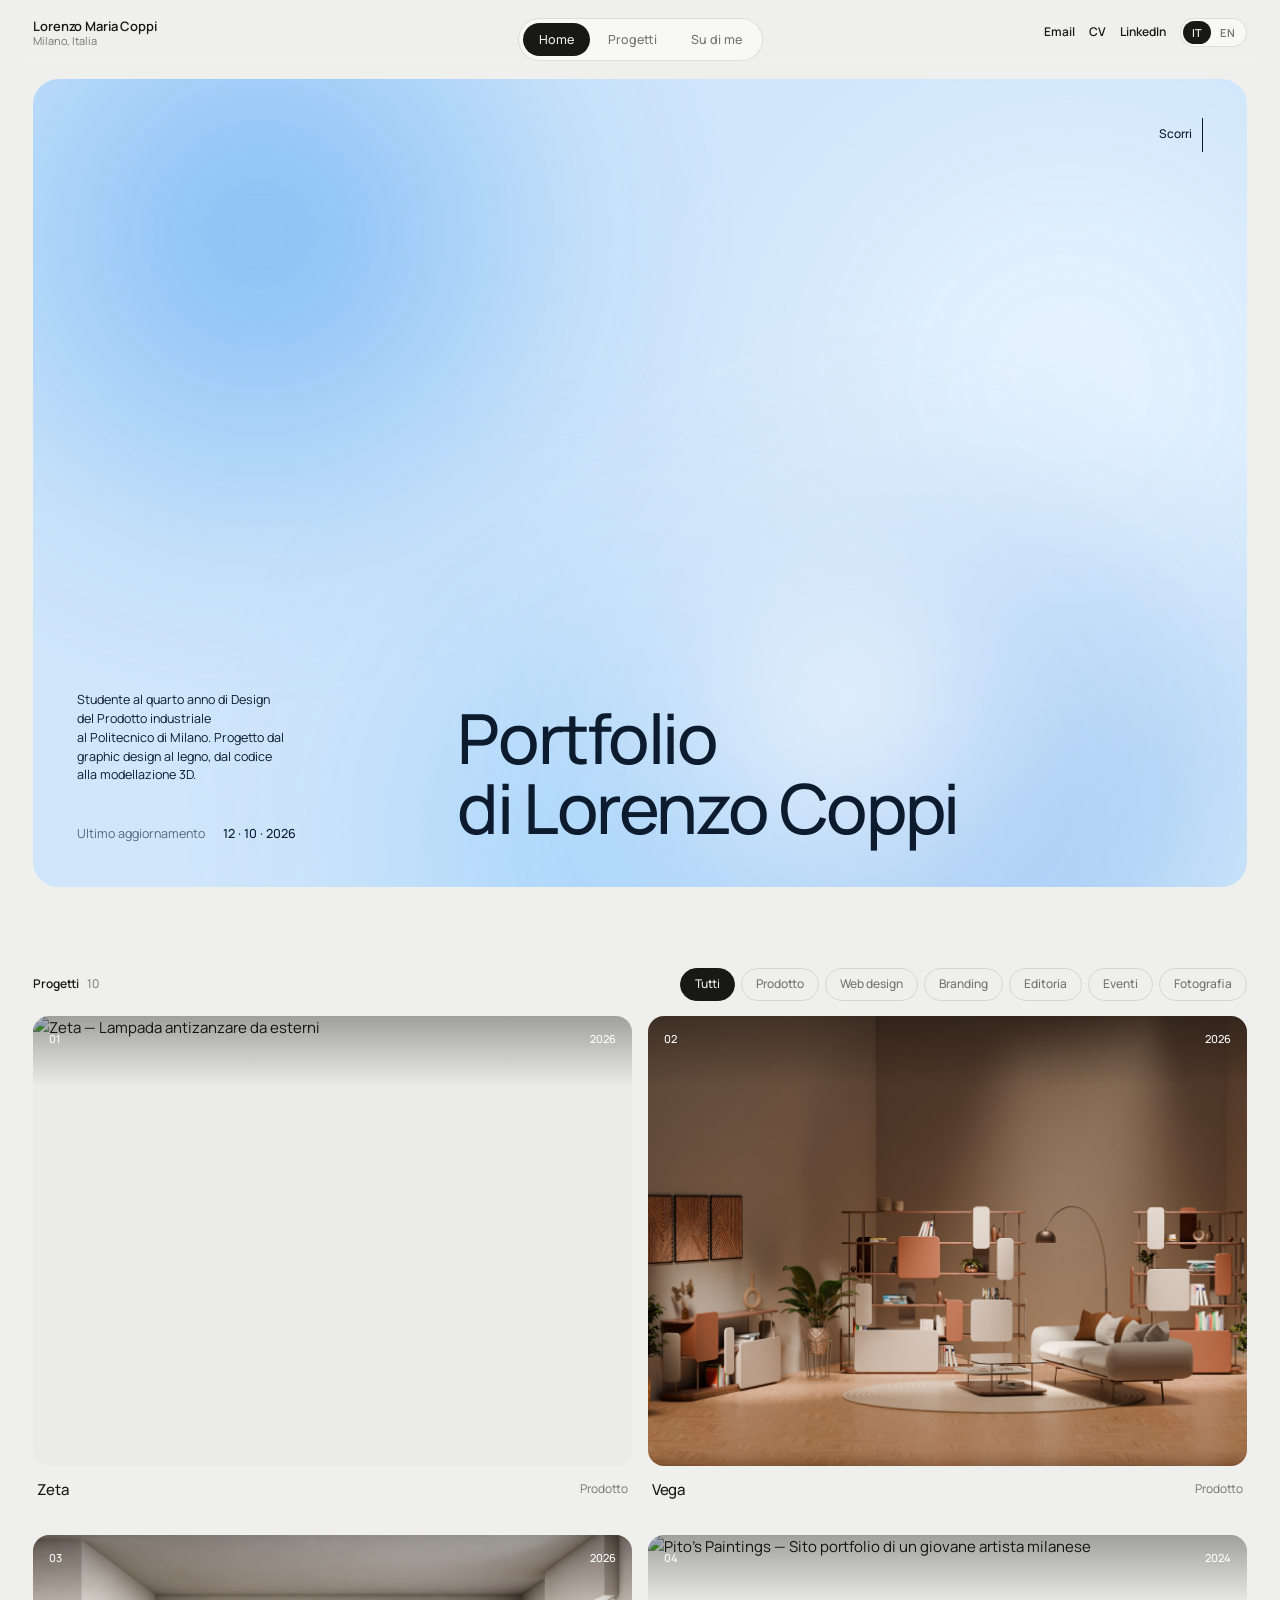
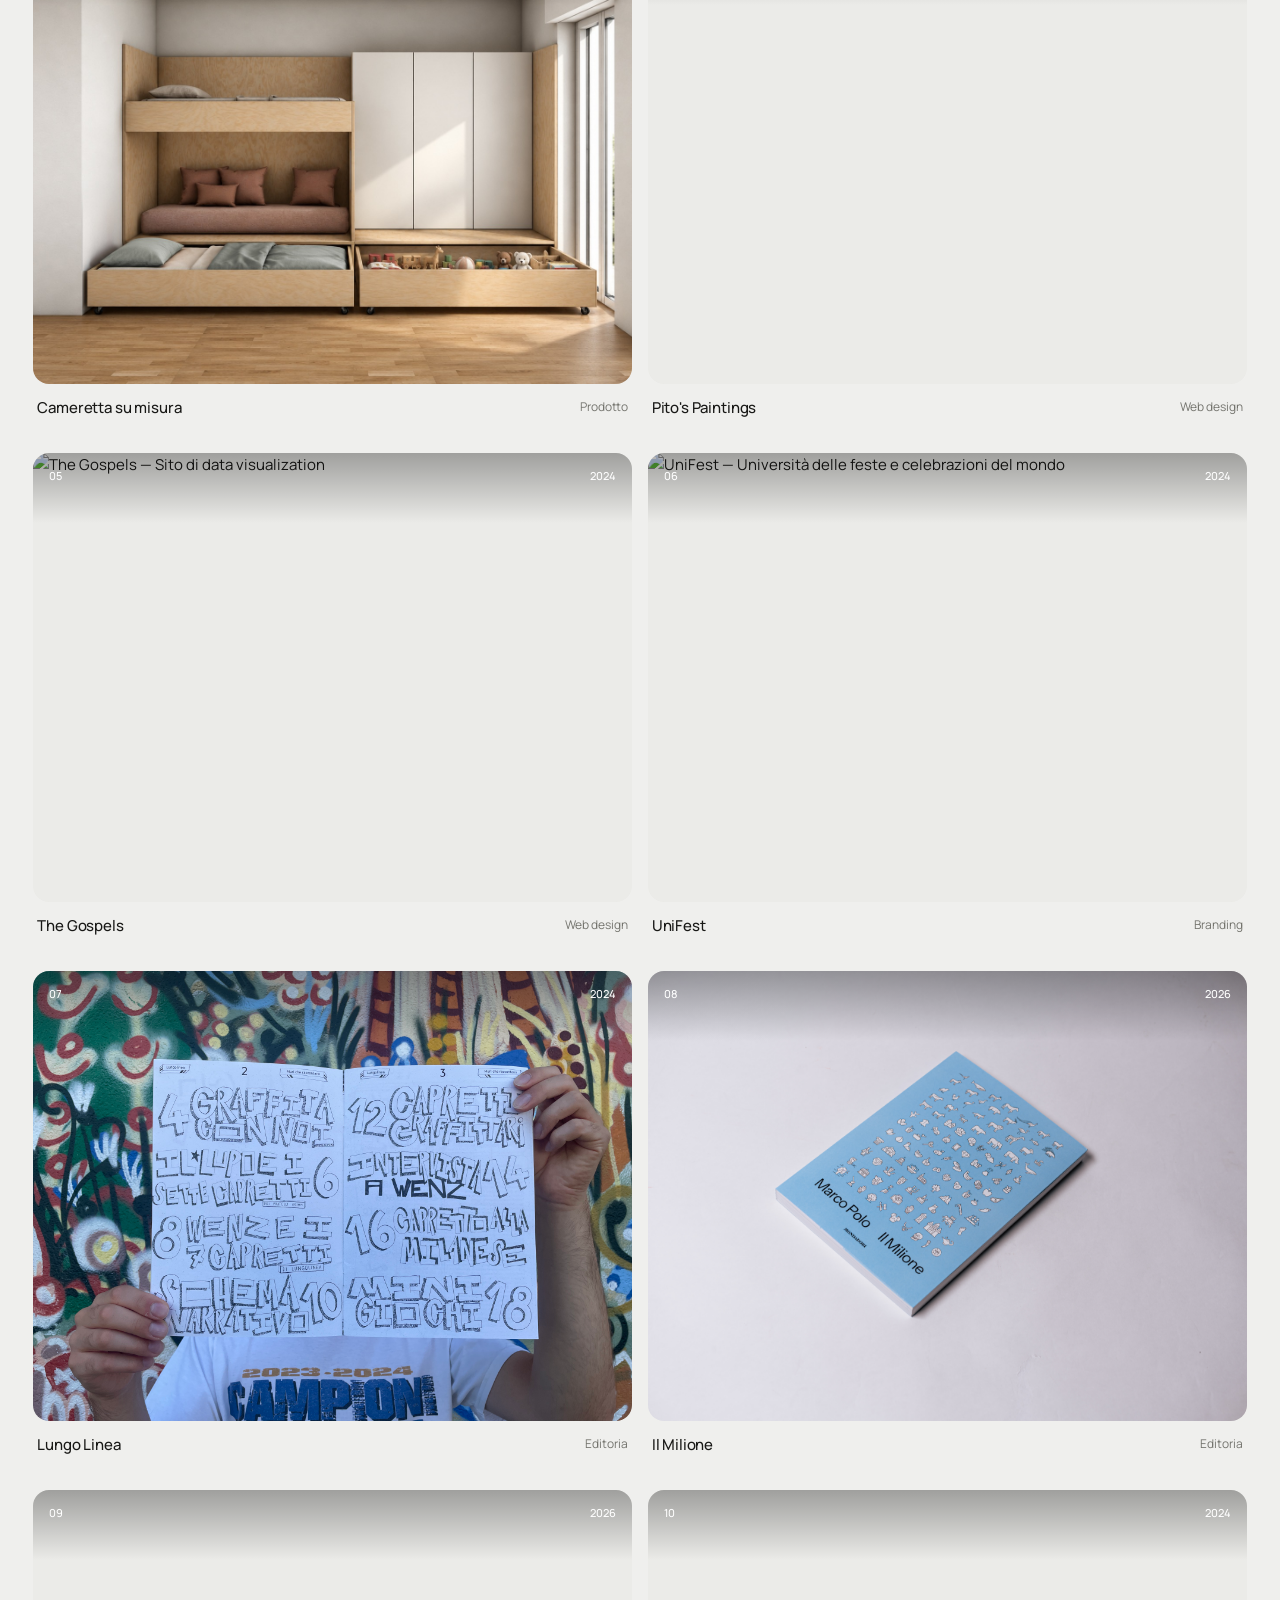
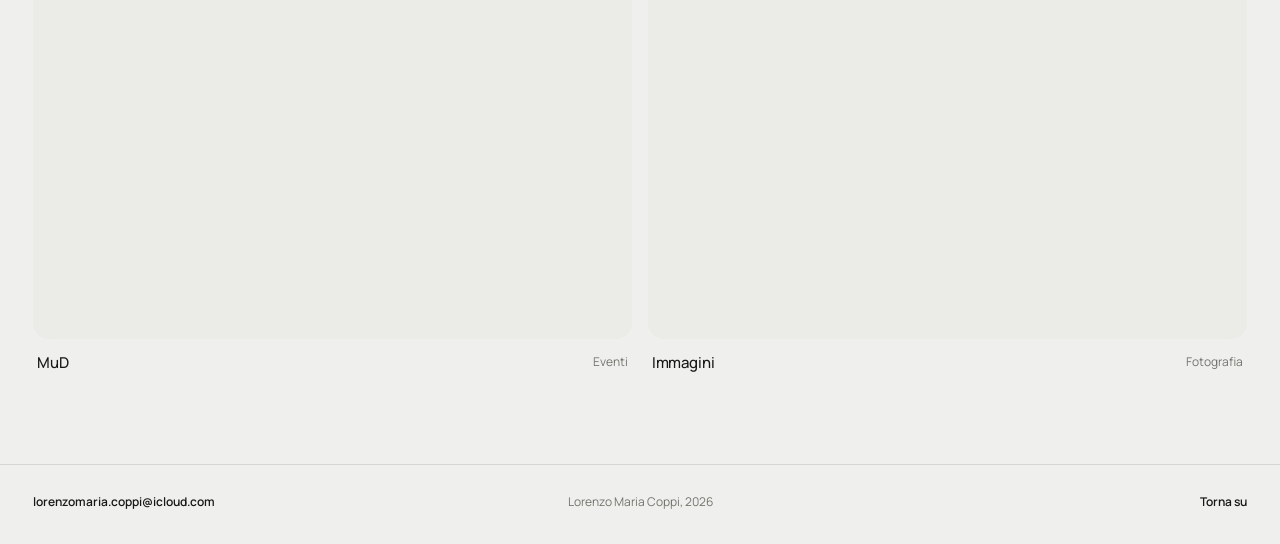
==== commit 7dbf86d4: "prodotto" ====
--- a/index.html
+++ b/index.html
@@ -35,7 +35,7 @@
     <div class="hero-bg" aria-hidden="true"><i class="b b1"></i><i class="b b2"></i><i class="b b3"></i><i class="b b4"></i><i class="b b5"></i></div>
     <div class="hero-in">
       <div class="side">
-        <p data-i18n="heroSide">Studente al quarto anno di Design della Comunicazione al Politecnico di Milano. Progetto dal graphic design al legno, dal codice alla modellazione 3D.</p>
+        <p data-i18n="heroSide">Studente al quarto anno di Design del Prodotto industriale al Politecnico di Milano. Progetto dal graphic design al legno, dal codice alla modellazione 3D.</p>
         <p class="updated small"><span data-i18n="updated">Ultimo aggiornamento</span><b>12 · 10 · 2026</b></p>
       </div>
       <h1 data-i18n="heroTitle">Portfolio di Lorenzo Coppi</h1>
